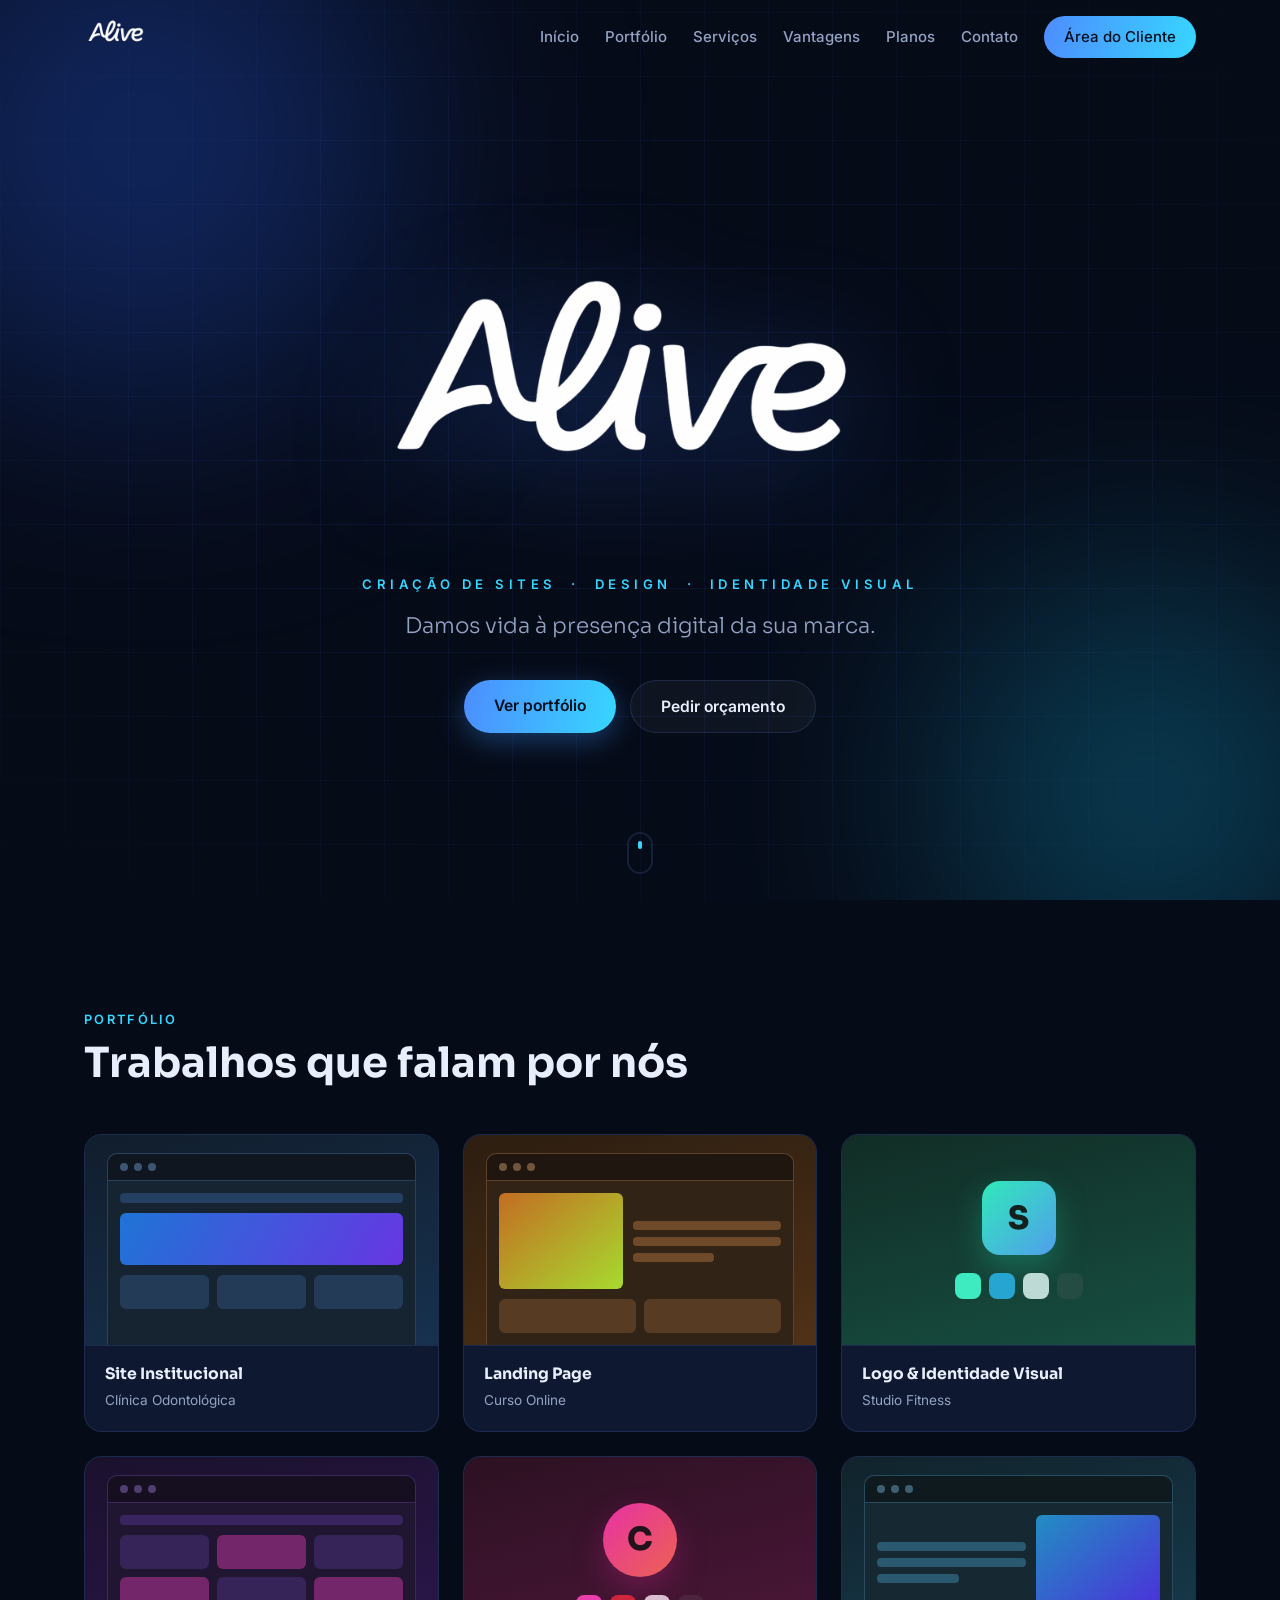
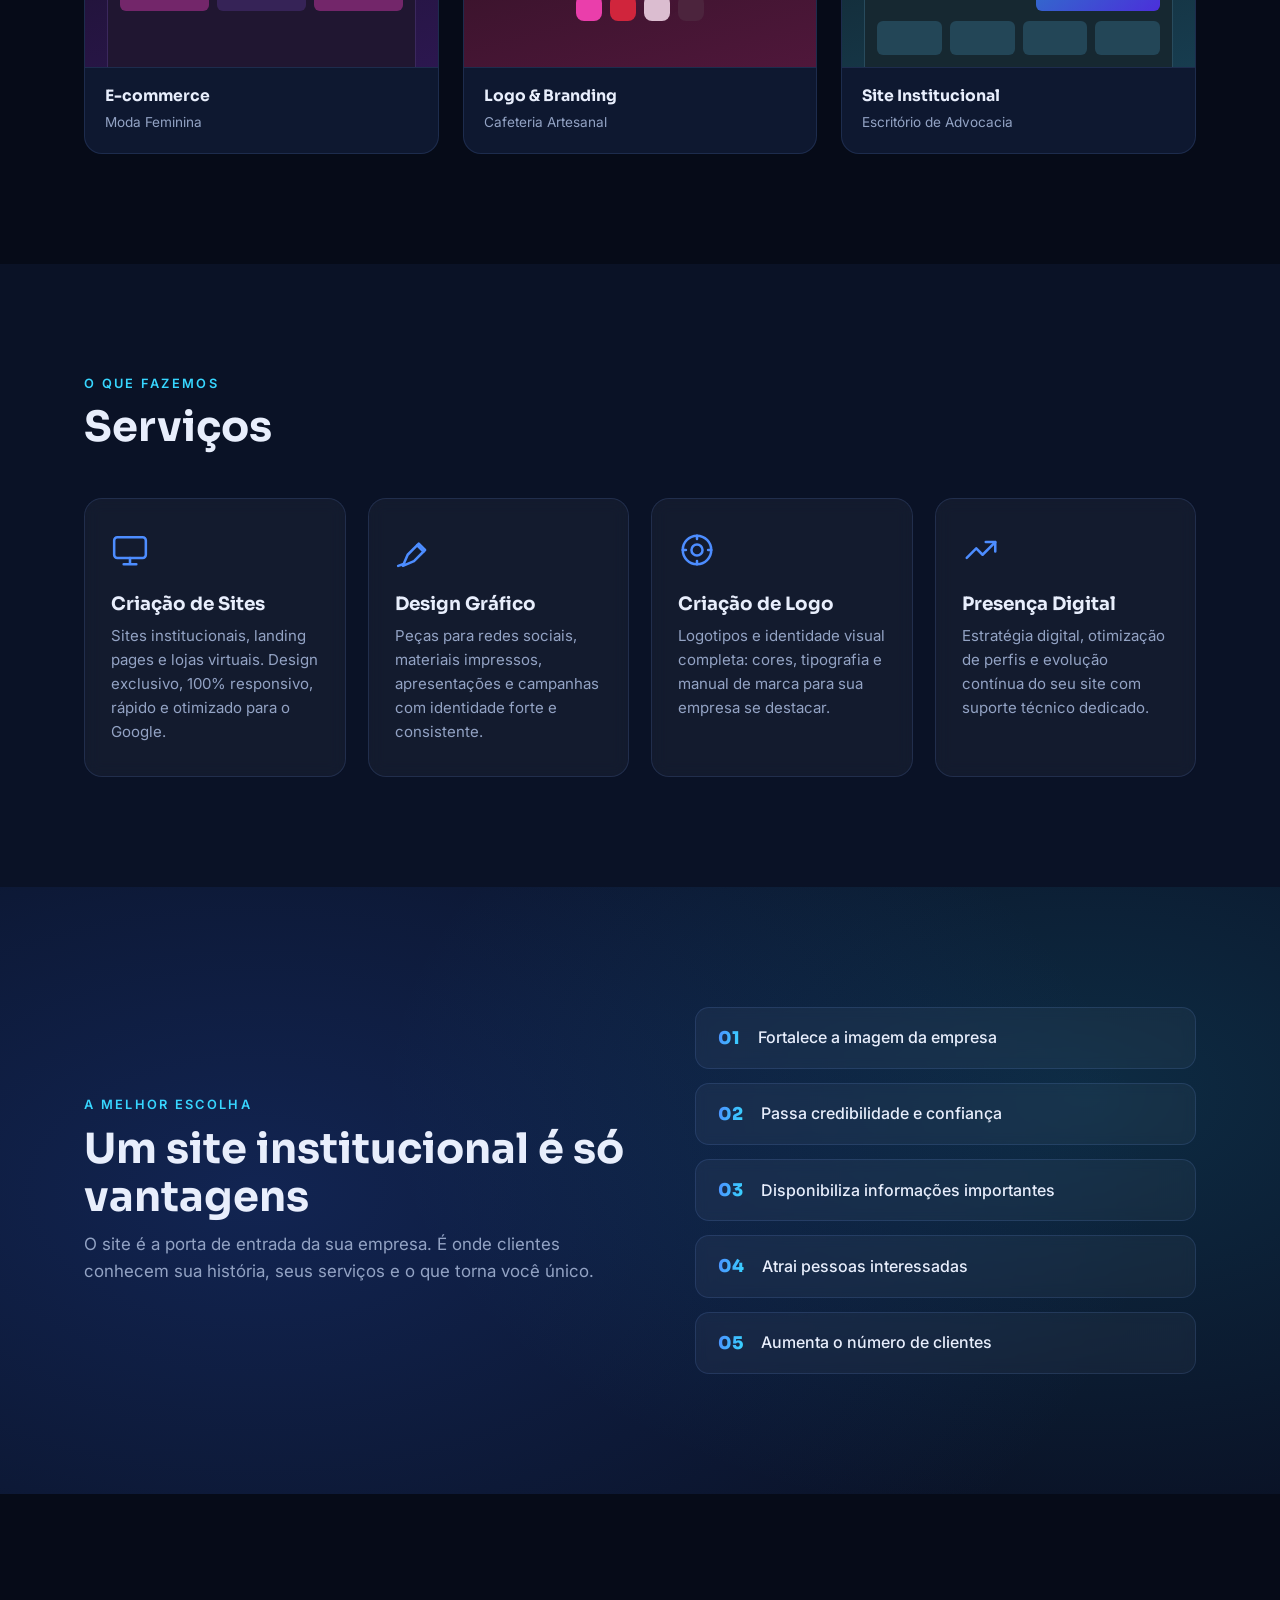
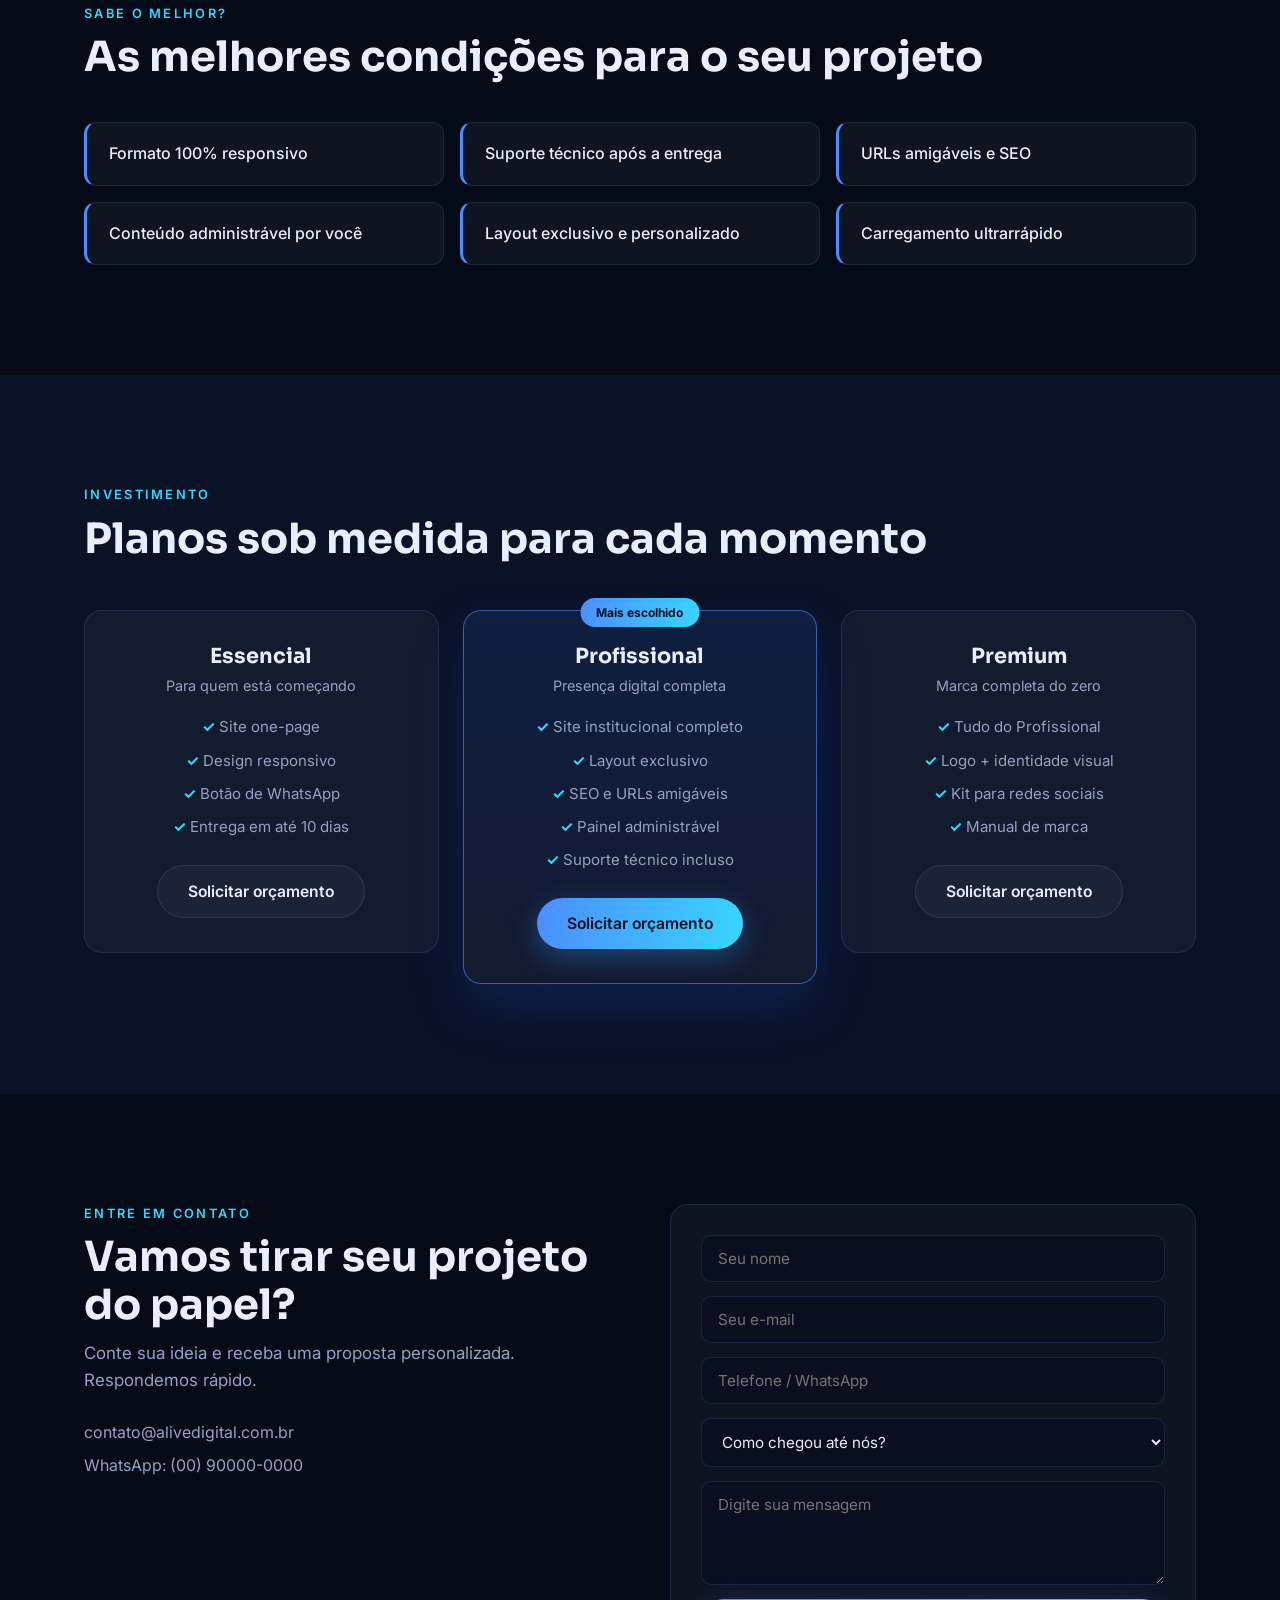
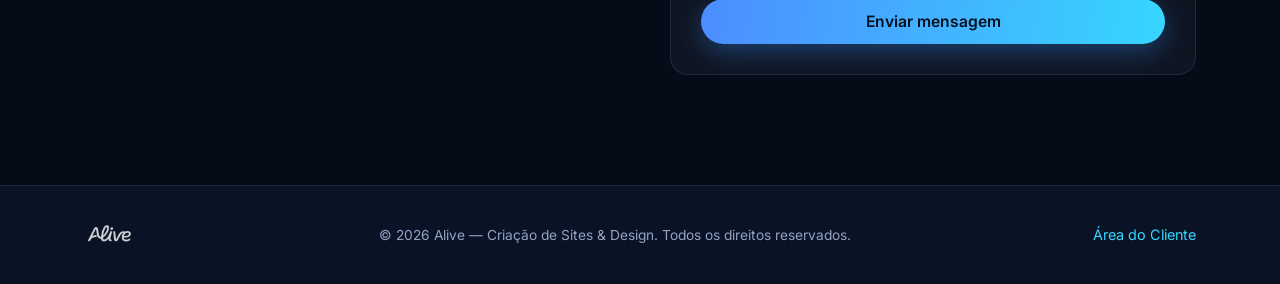
==== index.html @ bc4f5760 "Adiciona efeito de fluido reativo ao mouse no hero Substitui as particulas estaticas por uma simulac" ====
<!DOCTYPE html>
<html lang="pt-BR">
<head>
<meta charset="UTF-8">
<meta name="viewport" content="width=device-width, initial-scale=1.0">
<title>Alive — Criação de Sites, Design & Identidade Visual</title>
<meta name="description" content="Alive: agência especializada em criação de sites, design gráfico e identidade visual. Sites modernos, responsivos e sob medida para o seu negócio.">
<link rel="icon" type="image/png" href="assets/alive-logo.png">
<link rel="preconnect" href="https://fonts.googleapis.com">
<link rel="preconnect" href="https://fonts.gstatic.com" crossorigin>
<link href="https://fonts.googleapis.com/css2?family=Sora:wght@300;400;600;700;800&family=Inter:wght@300;400;500;600&display=swap" rel="stylesheet">
<link rel="stylesheet" href="css/style.css?v=2">
</head>
<body>

<!-- ══════════ NAV ══════════ -->
<header class="nav" id="nav">
  <div class="nav-inner">
    <a href="#home" class="nav-logo"><img src="assets/alive-logo.png" alt="Alive"></a>
    <nav class="nav-links" id="navLinks">
      <a href="#home">Início</a>
      <a href="#portfolio">Portfólio</a>
      <a href="#servicos">Serviços</a>
      <a href="#vantagens">Vantagens</a>
      <a href="#planos">Planos</a>
      <a href="#contato">Contato</a>
      <a href="login.html" class="btn-login">Área do Cliente</a>
    </nav>
    <button class="nav-toggle" id="navToggle" aria-label="Menu">
      <span></span><span></span><span></span>
    </button>
  </div>
</header>

<!-- ══════════ HERO — logo grande centralizada ══════════ -->
<section class="hero" id="home">
  <canvas id="particles"></canvas>
  <div class="hero-glow glow-1 plx" data-speed="0.15"></div>
  <div class="hero-glow glow-2 plx" data-speed="0.25"></div>
  <div class="hero-grid plx" data-speed="0.08"></div>
  <div class="hero-content">
    <img src="assets/alive-logo.png" alt="Alive" class="hero-logo reveal">
    <p class="hero-tag reveal">criação de sites &nbsp;·&nbsp; design &nbsp;·&nbsp; identidade visual</p>
    <p class="hero-sub reveal">Damos vida à presença digital da sua marca.</p>
    <div class="hero-cta reveal">
      <a href="#portfolio" class="btn btn-primary">Ver portfólio</a>
      <a href="#contato" class="btn btn-ghost">Pedir orçamento</a>
    </div>
  </div>
  <div class="scroll-hint"><span></span></div>
</section>

<!-- ══════════ PORTFÓLIO (primeira seção) ══════════ -->
<section class="section" id="portfolio">
  <div class="container">
    <p class="section-tag reveal">Portfólio</p>
    <h2 class="reveal">Trabalhos que falam por nós</h2>
    <div class="portfolio">

      <figure class="work reveal" style="--h:212">
        <div class="mock">
          <div class="mock-bar"><i></i><i></i><i></i></div>
          <div class="mock-body">
            <div class="mk-nav"></div>
            <div class="mk-hero"></div>
            <div class="mk-row"><b></b><b></b><b></b></div>
          </div>
        </div>
        <figcaption><strong>Site Institucional</strong><span>Clínica Odontológica</span></figcaption>
      </figure>

      <figure class="work reveal" style="--h:28">
        <div class="mock">
          <div class="mock-bar"><i></i><i></i><i></i></div>
          <div class="mock-body">
            <div class="mk-split"><div class="mk-img"></div><div class="mk-txt"><b></b><b></b><b class="s"></b></div></div>
            <div class="mk-row"><b></b><b></b></div>
          </div>
        </div>
        <figcaption><strong>Landing Page</strong><span>Curso Online</span></figcaption>
      </figure>

      <figure class="work reveal" style="--h:165">
        <div class="mock mock-brand">
          <div class="mk-logo">S</div>
          <div class="mk-pal"><i></i><i></i><i></i><i></i></div>
        </div>
        <figcaption><strong>Logo & Identidade Visual</strong><span>Studio Fitness</span></figcaption>
      </figure>

      <figure class="work reveal" style="--h:262">
        <div class="mock">
          <div class="mock-bar"><i></i><i></i><i></i></div>
          <div class="mock-body">
            <div class="mk-nav"></div>
            <div class="mk-grid"><b></b><b></b><b></b><b></b><b></b><b></b></div>
          </div>
        </div>
        <figcaption><strong>E-commerce</strong><span>Moda Feminina</span></figcaption>
      </figure>

      <figure class="work reveal" style="--h:322">
        <div class="mock mock-brand">
          <div class="mk-logo r">C</div>
          <div class="mk-pal"><i></i><i></i><i></i><i></i></div>
        </div>
        <figcaption><strong>Logo & Branding</strong><span>Cafeteria Artesanal</span></figcaption>
      </figure>

      <figure class="work reveal" style="--h:200">
        <div class="mock">
          <div class="mock-bar"><i></i><i></i><i></i></div>
          <div class="mock-body">
            <div class="mk-split"><div class="mk-txt"><b></b><b></b><b class="s"></b></div><div class="mk-img"></div></div>
            <div class="mk-row"><b></b><b></b><b></b><b></b></div>
          </div>
        </div>
        <figcaption><strong>Site Institucional</strong><span>Escritório de Advocacia</span></figcaption>
      </figure>

    </div>
  </div>
</section>

<!-- ══════════ SERVIÇOS ══════════ -->
<section class="section section-alt" id="servicos">
  <div class="container">
    <p class="section-tag reveal">O que fazemos</p>
    <h2 class="reveal">Serviços</h2>
    <div class="cards">
      <article class="card reveal">
        <svg class="card-ico" viewBox="0 0 24 24" fill="none" stroke="currentColor" stroke-width="1.6" stroke-linecap="round" stroke-linejoin="round"><rect x="2" y="4" width="20" height="13" rx="2"/><path d="M8 21h8M12 17v4"/></svg>
        <h3>Criação de Sites</h3>
        <p>Sites institucionais, landing pages e lojas virtuais. Design exclusivo, 100% responsivo, rápido e otimizado para o Google.</p>
      </article>
      <article class="card reveal">
        <svg class="card-ico" viewBox="0 0 24 24" fill="none" stroke="currentColor" stroke-width="1.6" stroke-linecap="round" stroke-linejoin="round"><path d="M12 19l7-7-4-4-7 7-3 7z"/><path d="M18 13l-4-4"/><path d="M2 22l3-1"/></svg>
        <h3>Design Gráfico</h3>
        <p>Peças para redes sociais, materiais impressos, apresentações e campanhas com identidade forte e consistente.</p>
      </article>
      <article class="card reveal">
        <svg class="card-ico" viewBox="0 0 24 24" fill="none" stroke="currentColor" stroke-width="1.6" stroke-linecap="round" stroke-linejoin="round"><circle cx="12" cy="12" r="9"/><circle cx="12" cy="12" r="3.5"/><path d="M12 3v2M12 19v2M3 12h2M19 12h2"/></svg>
        <h3>Criação de Logo</h3>
        <p>Logotipos e identidade visual completa: cores, tipografia e manual de marca para sua empresa se destacar.</p>
      </article>
      <article class="card reveal">
        <svg class="card-ico" viewBox="0 0 24 24" fill="none" stroke="currentColor" stroke-width="1.6" stroke-linecap="round" stroke-linejoin="round"><path d="M3 17l6-6 4 4 8-8"/><path d="M15 7h6v6"/></svg>
        <h3>Presença Digital</h3>
        <p>Estratégia digital, otimização de perfis e evolução contínua do seu site com suporte técnico dedicado.</p>
      </article>
    </div>
  </div>
</section>

<!-- ══════════ VANTAGENS (parallax band) ══════════ -->
<section class="band" id="vantagens">
  <div class="band-bg plx" data-speed="0.2"></div>
  <div class="container band-inner">
    <div class="band-text reveal">
      <p class="section-tag">A melhor escolha</p>
      <h2>Um site institucional é só vantagens</h2>
      <p class="lead">O site é a porta de entrada da sua empresa. É onde clientes conhecem sua história, seus serviços e o que torna você único.</p>
    </div>
    <ol class="adv-list">
      <li class="reveal"><span>01</span>Fortalece a imagem da empresa</li>
      <li class="reveal"><span>02</span>Passa credibilidade e confiança</li>
      <li class="reveal"><span>03</span>Disponibiliza informações importantes</li>
      <li class="reveal"><span>04</span>Atrai pessoas interessadas</li>
      <li class="reveal"><span>05</span>Aumenta o número de clientes</li>
    </ol>
  </div>
</section>

<!-- ══════════ DIFERENCIAIS ══════════ -->
<section class="section" id="diferenciais">
  <div class="container">
    <p class="section-tag reveal">Sabe o melhor?</p>
    <h2 class="reveal">As melhores condições para o seu projeto</h2>
    <div class="feats">
      <div class="feat reveal">Formato 100% responsivo</div>
      <div class="feat reveal">Suporte técnico após a entrega</div>
      <div class="feat reveal">URLs amigáveis e SEO</div>
      <div class="feat reveal">Conteúdo administrável por você</div>
      <div class="feat reveal">Layout exclusivo e personalizado</div>
      <div class="feat reveal">Carregamento ultrarrápido</div>
    </div>
  </div>
</section>

<!-- ══════════ PLANOS ══════════ -->
<section class="section section-alt" id="planos">
  <div class="container">
    <p class="section-tag reveal">Investimento</p>
    <h2 class="reveal">Planos sob medida para cada momento</h2>
    <div class="plans">
      <div class="plan reveal">
        <h3>Essencial</h3>
        <p class="plan-desc">Para quem está começando</p>
        <ul>
          <li>Site one-page</li>
          <li>Design responsivo</li>
          <li>Botão de WhatsApp</li>
          <li>Entrega em até 10 dias</li>
        </ul>
        <a href="#contato" class="btn btn-ghost">Solicitar orçamento</a>
      </div>
      <div class="plan plan-featured reveal">
        <div class="plan-flag">Mais escolhido</div>
        <h3>Profissional</h3>
        <p class="plan-desc">Presença digital completa</p>
        <ul>
          <li>Site institucional completo</li>
          <li>Layout exclusivo</li>
          <li>SEO e URLs amigáveis</li>
          <li>Painel administrável</li>
          <li>Suporte técnico incluso</li>
        </ul>
        <a href="#contato" class="btn btn-primary">Solicitar orçamento</a>
      </div>
      <div class="plan reveal">
        <h3>Premium</h3>
        <p class="plan-desc">Marca completa do zero</p>
        <ul>
          <li>Tudo do Profissional</li>
          <li>Logo + identidade visual</li>
          <li>Kit para redes sociais</li>
          <li>Manual de marca</li>
        </ul>
        <a href="#contato" class="btn btn-ghost">Solicitar orçamento</a>
      </div>
    </div>
  </div>
</section>

<!-- ══════════ CONTATO ══════════ -->
<section class="section" id="contato">
  <div class="container contact-grid">
    <div class="reveal">
      <p class="section-tag">Entre em contato</p>
      <h2>Vamos tirar seu projeto do papel?</h2>
      <p class="lead">Conte sua ideia e receba uma proposta personalizada. Respondemos rápido.</p>
      <div class="contact-info">
        <p>contato@alivedigital.com.br</p>
        <p>WhatsApp: (00) 90000-0000</p>
      </div>
    </div>
    <form class="contact-form reveal" id="contactForm">
      <input type="text" name="nome" placeholder="Seu nome" required>
      <input type="email" name="email" placeholder="Seu e-mail" required>
      <input type="tel" name="telefone" placeholder="Telefone / WhatsApp">
      <select name="origem" required>
        <option value="" disabled selected>Como chegou até nós?</option>
        <option>Google</option>
        <option>Instagram</option>
        <option>Indicação</option>
        <option>Outro</option>
      </select>
      <textarea name="mensagem" rows="4" placeholder="Digite sua mensagem" required></textarea>
      <button type="submit" class="btn btn-primary">Enviar mensagem</button>
      <p class="form-ok" id="formOk" hidden>Mensagem registrada! Em breve entraremos em contato.</p>
    </form>
  </div>
</section>

<!-- ══════════ FOOTER ══════════ -->
<footer class="footer">
  <div class="container footer-inner">
    <img src="assets/alive-logo.png" alt="Alive" class="footer-logo">
    <p>© 2026 Alive — Criação de Sites & Design. Todos os direitos reservados.</p>
    <a href="login.html">Área do Cliente</a>
  </div>
</footer>

<script src="js/fluid.js?v=1"></script>
<script src="js/main.js?v=2"></script>
</body>
</html>
---- css/style.css ----
/* ═══════════ ALIVE — Design System ═══════════ */
:root{
  --bg:#060b18;
  --bg-2:#0a1226;
  --bg-3:#0e1830;
  --surface:rgba(255,255,255,.04);
  --border:rgba(120,160,255,.14);
  --text:#e8eefc;
  --muted:#93a3c4;
  --blue:#2d5fd0;
  --blue-2:#4d8dff;
  --cyan:#37d6ff;
  --grad:linear-gradient(100deg,#4d8dff,#37d6ff);
  --radius:18px;
  --font-display:'Sora',sans-serif;
  --font-body:'Inter',sans-serif;
}
*{margin:0;padding:0;box-sizing:border-box}
html{scroll-behavior:smooth}
body{background:var(--bg);color:var(--text);font-family:var(--font-body);line-height:1.6;overflow-x:hidden}
img{max-width:100%}
h1,h2,h3{font-family:var(--font-display);line-height:1.15}
h1{font-size:clamp(2.4rem,6vw,4.2rem);font-weight:800}
h2{font-size:clamp(1.7rem,4vw,2.6rem);font-weight:700;margin-bottom:.6rem}
.grad{background:var(--grad);-webkit-background-clip:text;background-clip:text;color:transparent}
.container{max-width:1160px;margin:0 auto;padding:0 24px}
.lead{color:var(--muted);font-size:1.06rem;max-width:56ch}

/* ─── Nav ─── */
.nav{position:fixed;inset:0 0 auto;z-index:100;transition:background .3s,box-shadow .3s}
.nav.scrolled{background:rgba(6,11,24,.82);backdrop-filter:blur(14px);box-shadow:0 1px 0 var(--border)}
.nav-inner{max-width:1160px;margin:0 auto;padding:14px 24px;display:flex;align-items:center;justify-content:space-between}
.nav-logo img{height:38px;filter:brightness(0) invert(1)}
.nav-links{display:flex;gap:26px;align-items:center}
.nav-links a{color:var(--muted);text-decoration:none;font-size:.94rem;font-weight:500;transition:color .2s}
.nav-links a:hover{color:var(--text)}
.btn-login{background:var(--grad);color:#04101f!important;padding:9px 20px;border-radius:99px;font-weight:600}
.nav-toggle{display:none;background:none;border:0;cursor:pointer;flex-direction:column;gap:5px}
.nav-toggle span{width:26px;height:2px;background:var(--text);display:block}

/* ─── Hero ─── */
.hero{position:relative;min-height:100vh;display:flex;align-items:center;justify-content:center;text-align:center;overflow:hidden}
#particles{position:absolute;top:0;right:0;bottom:0;left:0;width:100%;height:100%;z-index:1;mix-blend-mode:screen;pointer-events:none}
.hero-glow{position:absolute;border-radius:50%;filter:blur(120px);opacity:.5;z-index:0}
.glow-1{width:520px;height:520px;background:#1c3f9e;top:-120px;left:-120px}
.glow-2{width:420px;height:420px;background:#0e6f8f;bottom:-100px;right:-80px}
.hero-grid{position:absolute;inset:-20%;z-index:0;background-image:linear-gradient(rgba(80,130,255,.07) 1px,transparent 1px),linear-gradient(90deg,rgba(80,130,255,.07) 1px,transparent 1px);background-size:64px 64px;mask-image:radial-gradient(ellipse at center,black 30%,transparent 75%)}
.hero-content{position:relative;z-index:2;padding:120px 24px 60px;max-width:920px;display:flex;flex-direction:column;align-items:center}
.hero-logo{width:min(560px,82vw);filter:brightness(0) invert(1) drop-shadow(0 20px 60px rgba(45,95,208,.45))}
.hero-tag{color:var(--cyan);text-transform:uppercase;letter-spacing:.34em;font-size:.82rem;font-weight:600;margin-top:34px}
.hero-sub{color:var(--muted);font-size:clamp(1.05rem,2.4vw,1.35rem);margin:14px 0 36px;font-family:var(--font-display);font-weight:300}
.hero-cta{display:flex;gap:14px;justify-content:center;flex-wrap:wrap}
.scroll-hint{position:absolute;bottom:26px;left:50%;transform:translateX(-50%);width:26px;height:42px;border:2px solid var(--border);border-radius:14px;z-index:2}
.scroll-hint span{position:absolute;top:7px;left:50%;width:4px;height:8px;margin-left:-2px;background:var(--cyan);border-radius:2px;animation:scrollhint 1.6s infinite}
@keyframes scrollhint{0%{transform:translateY(0);opacity:1}70%{transform:translateY(14px);opacity:0}100%{opacity:0}}

/* ─── Buttons ─── */
.btn{display:inline-block;padding:13px 30px;border-radius:99px;font-weight:600;text-decoration:none;font-size:.98rem;border:0;cursor:pointer;font-family:var(--font-body);transition:transform .2s,box-shadow .2s}
.btn-primary{background:var(--grad);color:#04101f;box-shadow:0 8px 28px rgba(55,148,255,.35)}
.btn-primary:hover{transform:translateY(-2px);box-shadow:0 12px 34px rgba(55,148,255,.5)}
.btn-ghost{border:1px solid var(--border);color:var(--text);background:var(--surface)}
.btn-ghost:hover{border-color:var(--blue-2);transform:translateY(-2px)}

/* ─── Sections ─── */
.section{padding:110px 0}
.section-alt{background:var(--bg-2)}
.section-tag{color:var(--cyan);text-transform:uppercase;letter-spacing:.18em;font-size:.8rem;font-weight:600;margin-bottom:10px}

/* ─── Cards ─── */
.cards{display:grid;grid-template-columns:repeat(auto-fit,minmax(240px,1fr));gap:22px;margin-top:46px}
.card{background:var(--surface);border:1px solid var(--border);border-radius:var(--radius);padding:32px 26px;backdrop-filter:blur(8px);transition:transform .3s,border-color .3s,box-shadow .3s}
.card:hover{transform:translateY(-8px);border-color:rgba(77,141,255,.5);box-shadow:0 20px 44px rgba(20,60,160,.25)}
.card-ico{width:38px;height:38px;color:var(--blue-2);margin-bottom:16px}
.card h3{font-size:1.15rem;margin-bottom:10px}
.card p{color:var(--muted);font-size:.94rem}

/* ─── Band (parallax) ─── */
.band{position:relative;padding:120px 0;overflow:hidden}
.band-bg{position:absolute;inset:-30% 0;background:radial-gradient(ellipse 70% 55% at 20% 50%,rgba(38,84,196,.28),transparent),radial-gradient(ellipse 55% 45% at 85% 40%,rgba(28,160,200,.18),transparent),var(--bg-2)}
.band-inner{position:relative;display:grid;grid-template-columns:1.1fr 1fr;gap:60px;align-items:center}
.adv-list{list-style:none;display:flex;flex-direction:column;gap:14px}
.adv-list li{display:flex;align-items:center;gap:18px;background:var(--surface);border:1px solid var(--border);border-radius:14px;padding:16px 22px;font-weight:500;backdrop-filter:blur(6px)}
.adv-list li span{font-family:var(--font-display);font-weight:800;background:var(--grad);-webkit-background-clip:text;background-clip:text;color:transparent;font-size:1.1rem}

/* ─── Feats ─── */
.feats{display:grid;grid-template-columns:repeat(auto-fit,minmax(280px,1fr));gap:16px;margin-top:40px}
.feat{border:1px solid var(--border);border-left:3px solid var(--blue-2);background:var(--surface);border-radius:12px;padding:18px 22px;font-weight:500}

/* ─── Portfólio ─── */
.portfolio{display:grid;grid-template-columns:repeat(auto-fit,minmax(300px,1fr));gap:24px;margin-top:46px}
.work{position:relative;border-radius:var(--radius);overflow:hidden;border:1px solid var(--border);background:var(--bg-3);cursor:pointer;transition:transform .3s,border-color .3s,box-shadow .3s}
.work:hover{transform:translateY(-6px);border-color:hsl(var(--h,220) 70% 55% / .55);box-shadow:0 22px 48px rgba(6,14,34,.6)}
.work figcaption{padding:16px 20px 18px;border-top:1px solid var(--border)}
.work strong{display:block;font-family:var(--font-display);font-size:.98rem}
.work span{color:var(--muted);font-size:.85rem}

/* mini-mockup de navegador */
.mock{height:210px;background:linear-gradient(165deg,hsl(var(--h,220) 45% 12%),hsl(var(--h,220) 55% 20%));padding:18px 22px 0;display:flex;flex-direction:column}
.mock-bar{display:flex;gap:6px;padding:9px 12px;background:hsl(var(--h,220) 35% 9%);border-radius:10px 10px 0 0;border:1px solid hsl(var(--h,220) 40% 26%);border-bottom:0}
.mock-bar i{width:8px;height:8px;border-radius:50%;background:hsl(var(--h,220) 30% 34%)}
.mock-body{flex:1;background:hsl(var(--h,220) 38% 14%);border:1px solid hsl(var(--h,220) 40% 26%);border-bottom:0;padding:12px;display:flex;flex-direction:column;gap:10px;overflow:hidden}
.mk-nav{height:10px;border-radius:4px;background:hsl(var(--h,220) 45% 26%);width:100%}
.mk-hero{height:52px;border-radius:6px;background:linear-gradient(120deg,hsl(var(--h,220) 75% 48%),hsl(calc(var(--h,220) + 45) 75% 55%))}
.mk-row{display:flex;gap:8px}
.mk-row b{flex:1;height:34px;border-radius:6px;background:hsl(var(--h,220) 42% 24%)}
.mk-grid{display:grid;grid-template-columns:repeat(3,1fr);gap:8px}
.mk-grid b{height:34px;border-radius:6px;background:hsl(var(--h,220) 42% 24%)}
.mk-grid b:nth-child(2n){background:hsl(calc(var(--h,220) + 45) 50% 30%)}
.mk-split{display:flex;gap:10px;flex:1}
.mk-img{flex:1;border-radius:6px;background:linear-gradient(140deg,hsl(var(--h,220) 70% 45%),hsl(calc(var(--h,220) + 50) 70% 52%))}
.mk-txt{flex:1.2;display:flex;flex-direction:column;gap:7px;justify-content:center}
.mk-txt b{height:9px;border-radius:4px;background:hsl(var(--h,220) 45% 30%)}
.mk-txt b.s{width:55%}

/* mini-mockup de branding */
.mock-brand{align-items:center;justify-content:center;gap:18px;padding:18px 22px}
.mk-logo{width:74px;height:74px;border-radius:18px;display:flex;align-items:center;justify-content:center;font-family:var(--font-display);font-weight:800;font-size:2rem;color:hsl(var(--h,220) 30% 10%);background:linear-gradient(135deg,hsl(var(--h,220) 80% 55%),hsl(calc(var(--h,220) + 45) 80% 62%));box-shadow:0 12px 30px hsl(var(--h,220) 70% 40% / .4)}
.mk-logo.r{border-radius:50%}
.mk-pal{display:flex;gap:8px}
.mk-pal i{width:26px;height:26px;border-radius:8px}
.mk-pal i:nth-child(1){background:hsl(var(--h,220) 80% 58%)}
.mk-pal i:nth-child(2){background:hsl(calc(var(--h,220) + 30) 70% 48%)}
.mk-pal i:nth-child(3){background:hsl(var(--h,220) 30% 80%)}
.mk-pal i:nth-child(4){background:hsl(var(--h,220) 35% 22%)}

/* ─── Planos ─── */
.plans{display:grid;grid-template-columns:repeat(auto-fit,minmax(260px,1fr));gap:24px;margin-top:46px;align-items:start}
.plan{position:relative;background:var(--surface);border:1px solid var(--border);border-radius:var(--radius);padding:34px 28px;text-align:center}
.plan-featured{border-color:rgba(77,141,255,.6);background:linear-gradient(180deg,rgba(45,95,208,.16),var(--surface));box-shadow:0 24px 50px rgba(20,60,160,.3);transform:scale(1.04)}
.plan-flag{position:absolute;top:-13px;left:50%;transform:translateX(-50%);background:var(--grad);color:#04101f;font-size:.75rem;font-weight:700;padding:5px 16px;border-radius:99px;white-space:nowrap}
.plan h3{font-size:1.3rem}
.plan-desc{color:var(--muted);font-size:.9rem;margin:6px 0 18px}
.plan ul{list-style:none;margin-bottom:26px;display:flex;flex-direction:column;gap:9px;color:var(--muted);font-size:.94rem}
.plan ul li::before{content:"✓ ";color:var(--cyan);font-weight:700}

/* ─── Contato ─── */
.contact-grid{display:grid;grid-template-columns:1fr 1fr;gap:60px;align-items:start}
.contact-info{margin-top:26px;color:var(--muted);display:flex;flex-direction:column;gap:8px}
.contact-form{display:flex;flex-direction:column;gap:14px;background:var(--surface);border:1px solid var(--border);border-radius:var(--radius);padding:30px}
.contact-form input,.contact-form select,.contact-form textarea{background:rgba(8,14,30,.7);border:1px solid var(--border);border-radius:10px;padding:13px 16px;color:var(--text);font-family:var(--font-body);font-size:.95rem;outline:none;transition:border-color .2s}
.contact-form input:focus,.contact-form select:focus,.contact-form textarea:focus{border-color:var(--blue-2)}
.form-ok{color:#5ce8a4;font-size:.92rem}

/* ─── Footer ─── */
.footer{border-top:1px solid var(--border);padding:34px 0;background:var(--bg-2)}
.footer-inner{display:flex;align-items:center;justify-content:space-between;gap:18px;flex-wrap:wrap}
.footer-logo{height:30px;filter:brightness(0) invert(1);opacity:.8}
.footer p{color:var(--muted);font-size:.86rem}
.footer a{color:var(--cyan);text-decoration:none;font-size:.9rem}

/* ─── Reveal ─── */
.reveal{opacity:0;transform:translateY(28px);transition:opacity .7s ease,transform .7s ease}
.reveal.on{opacity:1;transform:none}

/* ═══════════ LOGIN ═══════════ */
.login-page{min-height:100vh;display:flex;align-items:center;justify-content:center;position:relative;overflow:hidden;padding:24px}
.login-card{position:relative;z-index:2;width:100%;max-width:400px;background:rgba(10,18,38,.75);border:1px solid var(--border);border-radius:22px;padding:44px 36px;backdrop-filter:blur(16px);box-shadow:0 30px 80px rgba(0,0,0,.5)}
.login-card .logo{display:block;margin:0 auto 8px;height:52px;filter:brightness(0) invert(1)}
.login-card h1{font-size:1.4rem;text-align:center;margin-bottom:4px}
.login-card .sub{text-align:center;color:var(--muted);font-size:.9rem;margin-bottom:28px}
.login-card form{display:flex;flex-direction:column;gap:14px}
.login-card input{background:rgba(8,14,30,.8);border:1px solid var(--border);border-radius:12px;padding:14px 16px;color:var(--text);font-size:.98rem;outline:none;transition:border-color .2s}
.login-card input:focus{border-color:var(--blue-2)}
.login-err{color:#ff7b8a;font-size:.88rem;text-align:center}
.login-back{display:block;text-align:center;margin-top:20px;color:var(--muted);font-size:.88rem;text-decoration:none}
.login-back:hover{color:var(--text)}

/* ═══════════ DASHBOARD ═══════════ */
.dash{min-height:100vh;background:var(--bg)}
.dash-top{position:sticky;top:0;z-index:50;background:rgba(6,11,24,.9);backdrop-filter:blur(12px);border-bottom:1px solid var(--border);padding:14px 26px;display:flex;align-items:center;justify-content:space-between}
.dash-top img{height:30px;filter:brightness(0) invert(1)}
.dash-user{display:flex;align-items:center;gap:16px;color:var(--muted);font-size:.9rem}
.btn-sm{padding:8px 18px;font-size:.86rem}
.dash-main{max-width:1160px;margin:0 auto;padding:36px 24px 80px}
.dash-main h1{font-size:1.6rem;margin-bottom:4px}
.dash-sub{color:var(--muted);margin-bottom:30px}
.kpis{display:grid;grid-template-columns:repeat(auto-fit,minmax(200px,1fr));gap:18px;margin-bottom:34px}
.kpi{background:var(--surface);border:1px solid var(--border);border-radius:16px;padding:22px}
.kpi strong{font-family:var(--font-display);font-size:1.7rem;display:block}
.kpi span{color:var(--muted);font-size:.85rem}
.kpi.k-green strong{color:#5ce8a4}.kpi.k-amber strong{color:#ffd166}.kpi.k-red strong{color:#ff7b8a}.kpi.k-blue strong{color:var(--blue-2)}
.dash-bar{display:flex;gap:14px;flex-wrap:wrap;align-items:center;margin-bottom:22px}
.dash-bar input,.dash-bar select{background:rgba(8,14,30,.8);border:1px solid var(--border);border-radius:10px;padding:11px 14px;color:var(--text);font-size:.92rem;outline:none}
.dash-bar input{flex:1;min-width:200px}
.table-wrap{overflow-x:auto;border:1px solid var(--border);border-radius:16px;background:var(--surface)}
table{width:100%;border-collapse:collapse;min-width:760px}
th,td{padding:14px 18px;text-align:left;font-size:.92rem}
th{color:var(--muted);font-weight:600;font-size:.8rem;text-transform:uppercase;letter-spacing:.06em;border-bottom:1px solid var(--border)}
tbody tr{border-bottom:1px solid rgba(120,160,255,.07)}
tbody tr:hover{background:rgba(77,141,255,.05)}
.tag{display:inline-block;padding:4px 12px;border-radius:99px;font-size:.78rem;font-weight:600}
.tag-pago{background:rgba(92,232,164,.14);color:#5ce8a4}
.tag-pendente{background:rgba(255,209,102,.14);color:#ffd166}
.tag-atrasado{background:rgba(255,123,138,.14);color:#ff7b8a}
.tag-andamento{background:rgba(77,141,255,.14);color:var(--blue-2)}
.tag-concluido{background:rgba(92,232,164,.14);color:#5ce8a4}
.tag-pausado{background:rgba(147,163,196,.16);color:var(--muted)}
.row-actions{display:flex;gap:8px}
.icon-btn{background:none;border:1px solid var(--border);border-radius:8px;color:var(--muted);cursor:pointer;padding:6px 10px;font-size:.85rem;transition:.2s}
.icon-btn:hover{color:var(--text);border-color:var(--blue-2)}
.empty{padding:50px;text-align:center;color:var(--muted)}

/* modal */
.modal{position:fixed;inset:0;z-index:200;display:flex;align-items:center;justify-content:center;background:rgba(3,6,14,.7);backdrop-filter:blur(6px);padding:20px}
.modal[hidden]{display:none}
.modal-card{width:100%;max-width:480px;background:var(--bg-2);border:1px solid var(--border);border-radius:20px;padding:32px;max-height:90vh;overflow-y:auto}
.modal-card h2{font-size:1.25rem;margin-bottom:20px}
.modal-card form{display:flex;flex-direction:column;gap:13px}
.modal-card label{font-size:.82rem;color:var(--muted);display:flex;flex-direction:column;gap:6px}
.modal-card input,.modal-card select,.modal-card textarea{background:rgba(8,14,30,.8);border:1px solid var(--border);border-radius:10px;padding:12px 14px;color:var(--text);font-size:.94rem;outline:none;font-family:var(--font-body)}
.modal-actions{display:flex;gap:12px;justify-content:flex-end;margin-top:10px}

/* ─── Responsive ─── */
@media (max-width:860px){
  .band-inner,.contact-grid{grid-template-columns:1fr}
  .nav-links{position:fixed;inset:0 0 auto;top:64px;flex-direction:column;background:rgba(6,11,24,.97);padding:26px;display:none;gap:18px}
  .nav-links.open{display:flex}
  .nav-toggle{display:flex}
  .plan-featured{transform:none}
  .section{padding:80px 0}
}
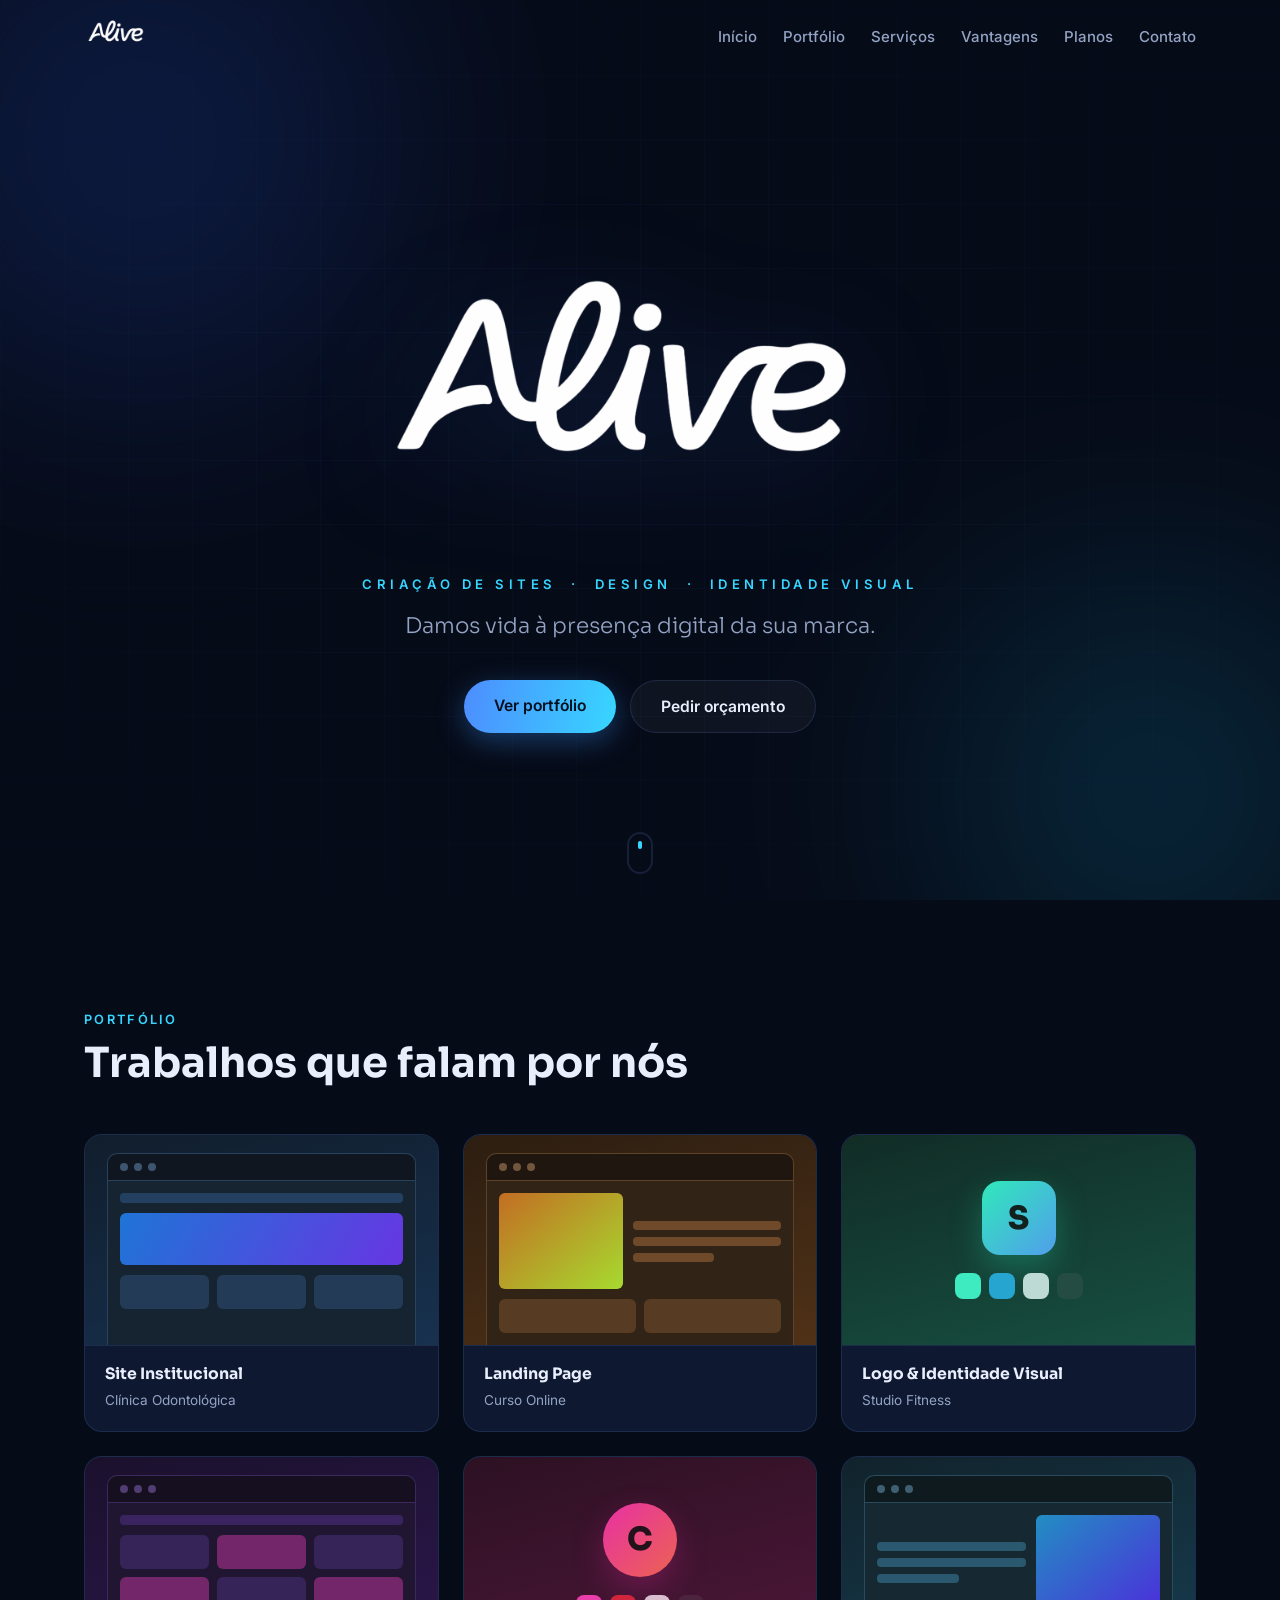
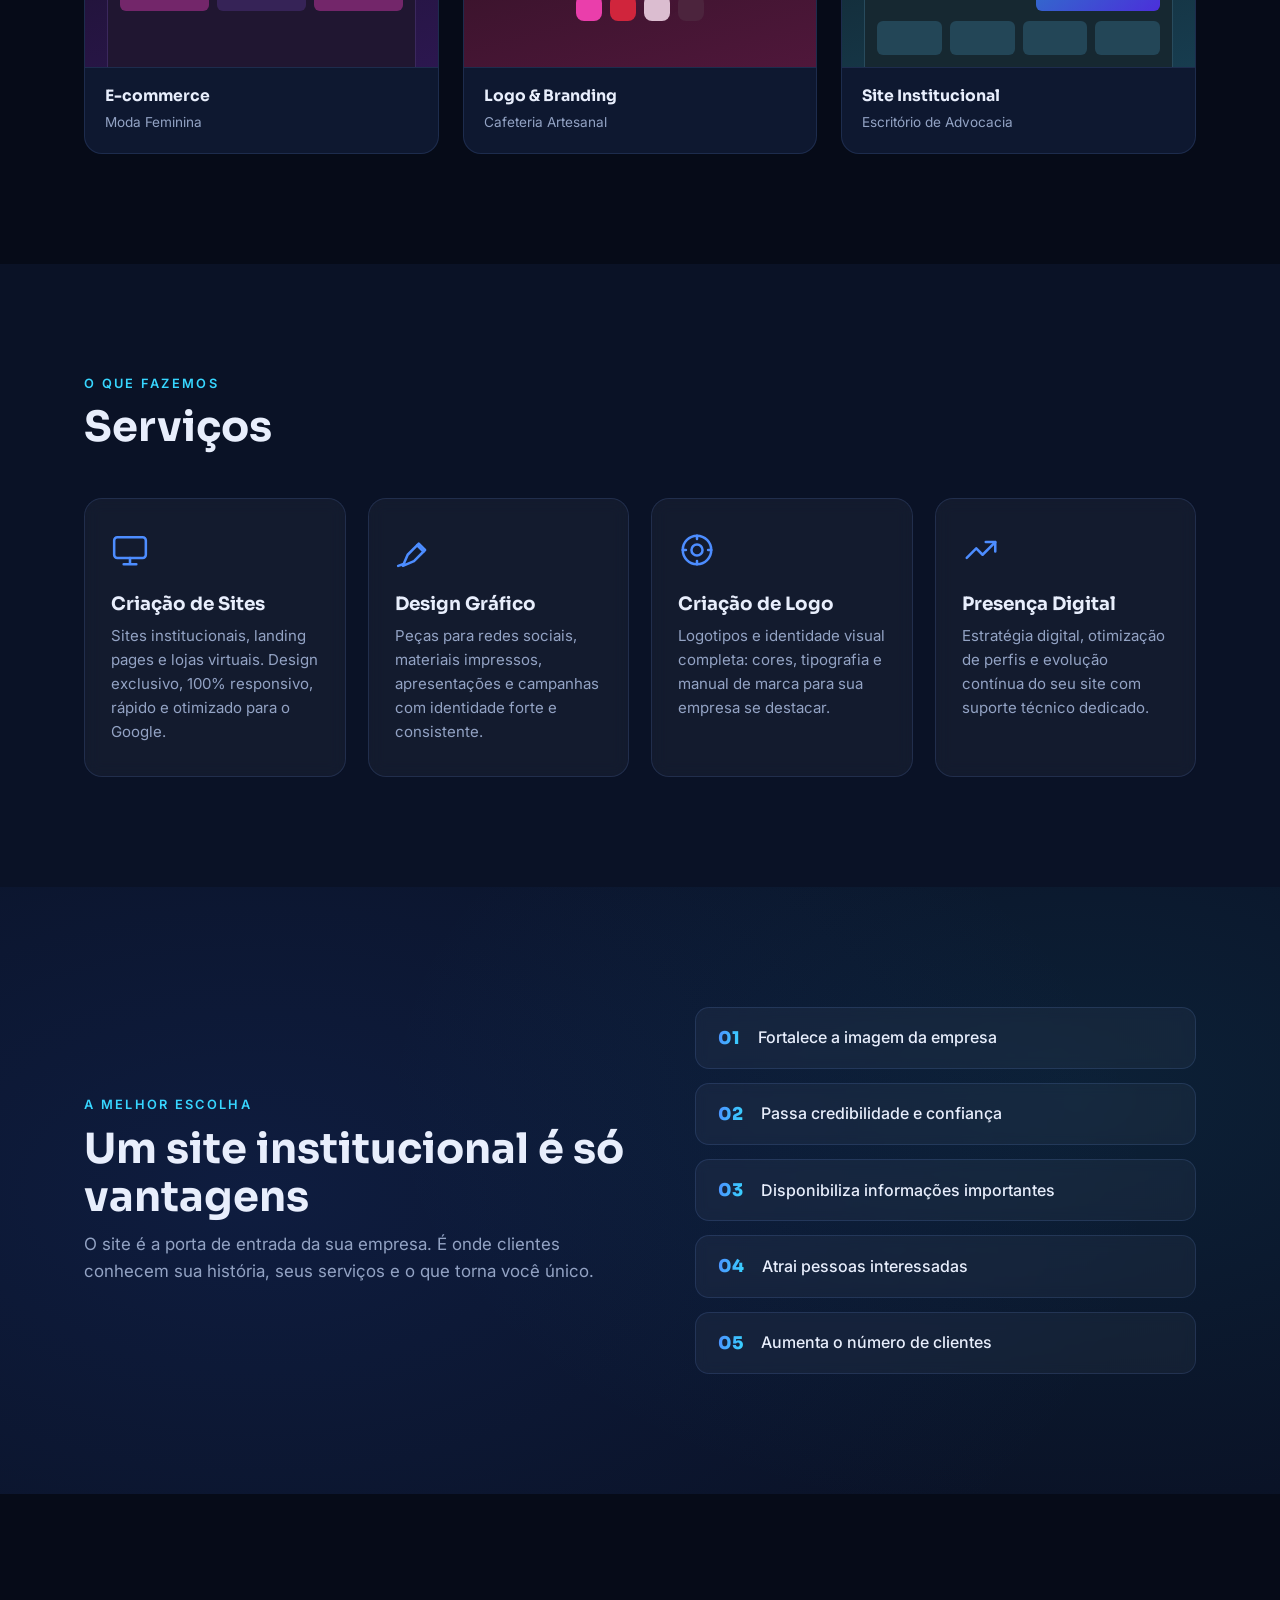
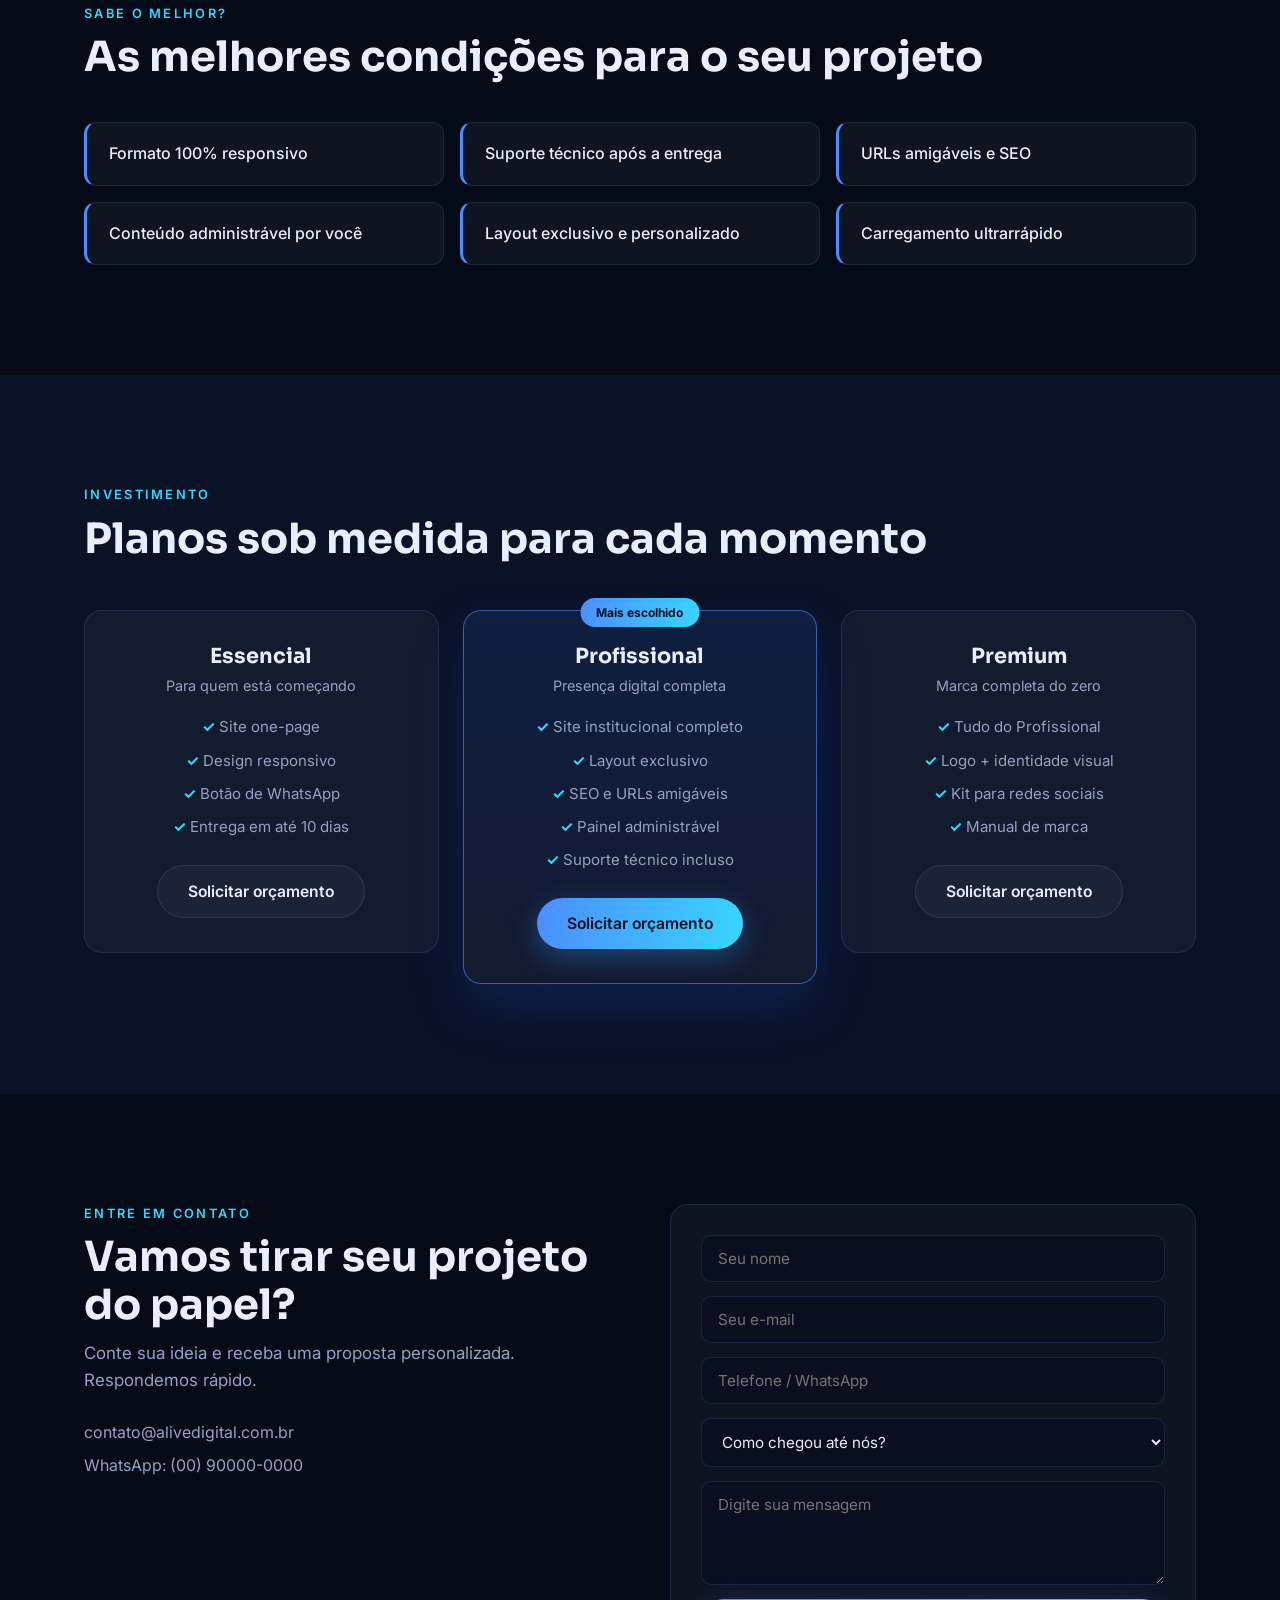
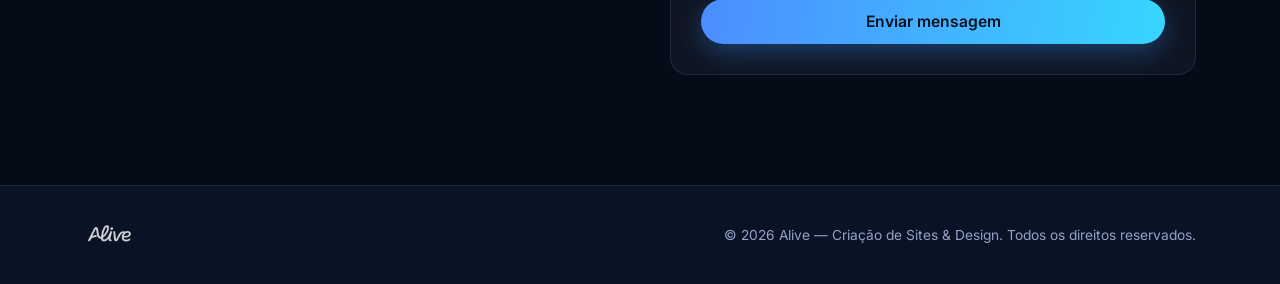
==== commit e5b489d7: "Acesso oculto via rodape, login Admin, gestao de clientes/sites e efeitos suaves Co-Authored-By: Cla" ====
--- a/index.html
+++ b/index.html
@@ -9,7 +9,7 @@
 <link rel="preconnect" href="https://fonts.googleapis.com">
 <link rel="preconnect" href="https://fonts.gstatic.com" crossorigin>
 <link href="https://fonts.googleapis.com/css2?family=Sora:wght@300;400;600;700;800&family=Inter:wght@300;400;500;600&display=swap" rel="stylesheet">
-<link rel="stylesheet" href="css/style.css?v=2">
+<link rel="stylesheet" href="css/style.css?v=3">
 </head>
 <body>
 
@@ -24,7 +24,6 @@
       <a href="#vantagens">Vantagens</a>
       <a href="#planos">Planos</a>
       <a href="#contato">Contato</a>
-      <a href="login.html" class="btn-login">Área do Cliente</a>
     </nav>
     <button class="nav-toggle" id="navToggle" aria-label="Menu">
       <span></span><span></span><span></span>
@@ -265,13 +264,12 @@
 <!-- ══════════ FOOTER ══════════ -->
 <footer class="footer">
   <div class="container footer-inner">
-    <img src="assets/alive-logo.png" alt="Alive" class="footer-logo">
+    <img src="assets/alive-logo.png" alt="Alive" class="footer-logo" id="footerLogo">
     <p>© 2026 Alive — Criação de Sites & Design. Todos os direitos reservados.</p>
-    <a href="login.html">Área do Cliente</a>
   </div>
 </footer>
 
-<script src="js/fluid.js?v=1"></script>
-<script src="js/main.js?v=2"></script>
+<script src="js/fluid.js?v=2"></script>
+<script src="js/main.js?v=3"></script>
 </body>
 </html>
--- a/css/style.css
+++ b/css/style.css
@@ -40,13 +40,13 @@
 
 /* ─── Hero ─── */
 .hero{position:relative;min-height:100vh;display:flex;align-items:center;justify-content:center;text-align:center;overflow:hidden}
-#particles{position:absolute;top:0;right:0;bottom:0;left:0;width:100%;height:100%;z-index:1;mix-blend-mode:screen;pointer-events:none}
-.hero-glow{position:absolute;border-radius:50%;filter:blur(120px);opacity:.5;z-index:0}
+#particles{position:absolute;top:0;right:0;bottom:0;left:0;width:100%;height:100%;z-index:1;mix-blend-mode:screen;pointer-events:none;opacity:.55}
+.hero-glow{position:absolute;border-radius:50%;filter:blur(120px);opacity:.28;z-index:0}
 .glow-1{width:520px;height:520px;background:#1c3f9e;top:-120px;left:-120px}
 .glow-2{width:420px;height:420px;background:#0e6f8f;bottom:-100px;right:-80px}
-.hero-grid{position:absolute;inset:-20%;z-index:0;background-image:linear-gradient(rgba(80,130,255,.07) 1px,transparent 1px),linear-gradient(90deg,rgba(80,130,255,.07) 1px,transparent 1px);background-size:64px 64px;mask-image:radial-gradient(ellipse at center,black 30%,transparent 75%)}
+.hero-grid{position:absolute;inset:-20%;z-index:0;background-image:linear-gradient(rgba(80,130,255,.035) 1px,transparent 1px),linear-gradient(90deg,rgba(80,130,255,.035) 1px,transparent 1px);background-size:64px 64px;mask-image:radial-gradient(ellipse at center,black 30%,transparent 75%)}
 .hero-content{position:relative;z-index:2;padding:120px 24px 60px;max-width:920px;display:flex;flex-direction:column;align-items:center}
-.hero-logo{width:min(560px,82vw);filter:brightness(0) invert(1) drop-shadow(0 20px 60px rgba(45,95,208,.45))}
+.hero-logo{width:min(560px,82vw);filter:brightness(0) invert(1) drop-shadow(0 20px 60px rgba(45,95,208,.22))}
 .hero-tag{color:var(--cyan);text-transform:uppercase;letter-spacing:.34em;font-size:.82rem;font-weight:600;margin-top:34px}
 .hero-sub{color:var(--muted);font-size:clamp(1.05rem,2.4vw,1.35rem);margin:14px 0 36px;font-family:var(--font-display);font-weight:300}
 .hero-cta{display:flex;gap:14px;justify-content:center;flex-wrap:wrap}
@@ -76,7 +76,7 @@
 
 /* ─── Band (parallax) ─── */
 .band{position:relative;padding:120px 0;overflow:hidden}
-.band-bg{position:absolute;inset:-30% 0;background:radial-gradient(ellipse 70% 55% at 20% 50%,rgba(38,84,196,.28),transparent),radial-gradient(ellipse 55% 45% at 85% 40%,rgba(28,160,200,.18),transparent),var(--bg-2)}
+.band-bg{position:absolute;inset:-30% 0;background:radial-gradient(ellipse 70% 55% at 20% 50%,rgba(38,84,196,.16),transparent),radial-gradient(ellipse 55% 45% at 85% 40%,rgba(28,160,200,.1),transparent),var(--bg-2)}
 .band-inner{position:relative;display:grid;grid-template-columns:1.1fr 1fr;gap:60px;align-items:center}
 .adv-list{list-style:none;display:flex;flex-direction:column;gap:14px}
 .adv-list li{display:flex;align-items:center;gap:18px;background:var(--surface);border:1px solid var(--border);border-radius:14px;padding:16px 22px;font-weight:500;backdrop-filter:blur(6px)}
@@ -195,6 +195,10 @@
 .tag-andamento{background:rgba(77,141,255,.14);color:var(--blue-2)}
 .tag-concluido{background:rgba(92,232,164,.14);color:#5ce8a4}
 .tag-pausado{background:rgba(147,163,196,.16);color:var(--muted)}
+.mini-links{display:flex;gap:8px;margin-top:7px;flex-wrap:wrap}
+.mini-link{display:inline-block;font-size:.74rem;font-weight:600;color:var(--cyan);text-decoration:none;border:1px solid var(--border);border-radius:99px;padding:3px 11px;transition:border-color .2s,background .2s}
+.mini-link:hover{border-color:var(--cyan);background:rgba(55,214,255,.08)}
+.field-pair{display:grid;grid-template-columns:1.4fr 1fr;gap:12px}
 .row-actions{display:flex;gap:8px}
 .icon-btn{background:none;border:1px solid var(--border);border-radius:8px;color:var(--muted);cursor:pointer;padding:6px 10px;font-size:.85rem;transition:.2s}
 .icon-btn:hover{color:var(--text);border-color:var(--blue-2)}
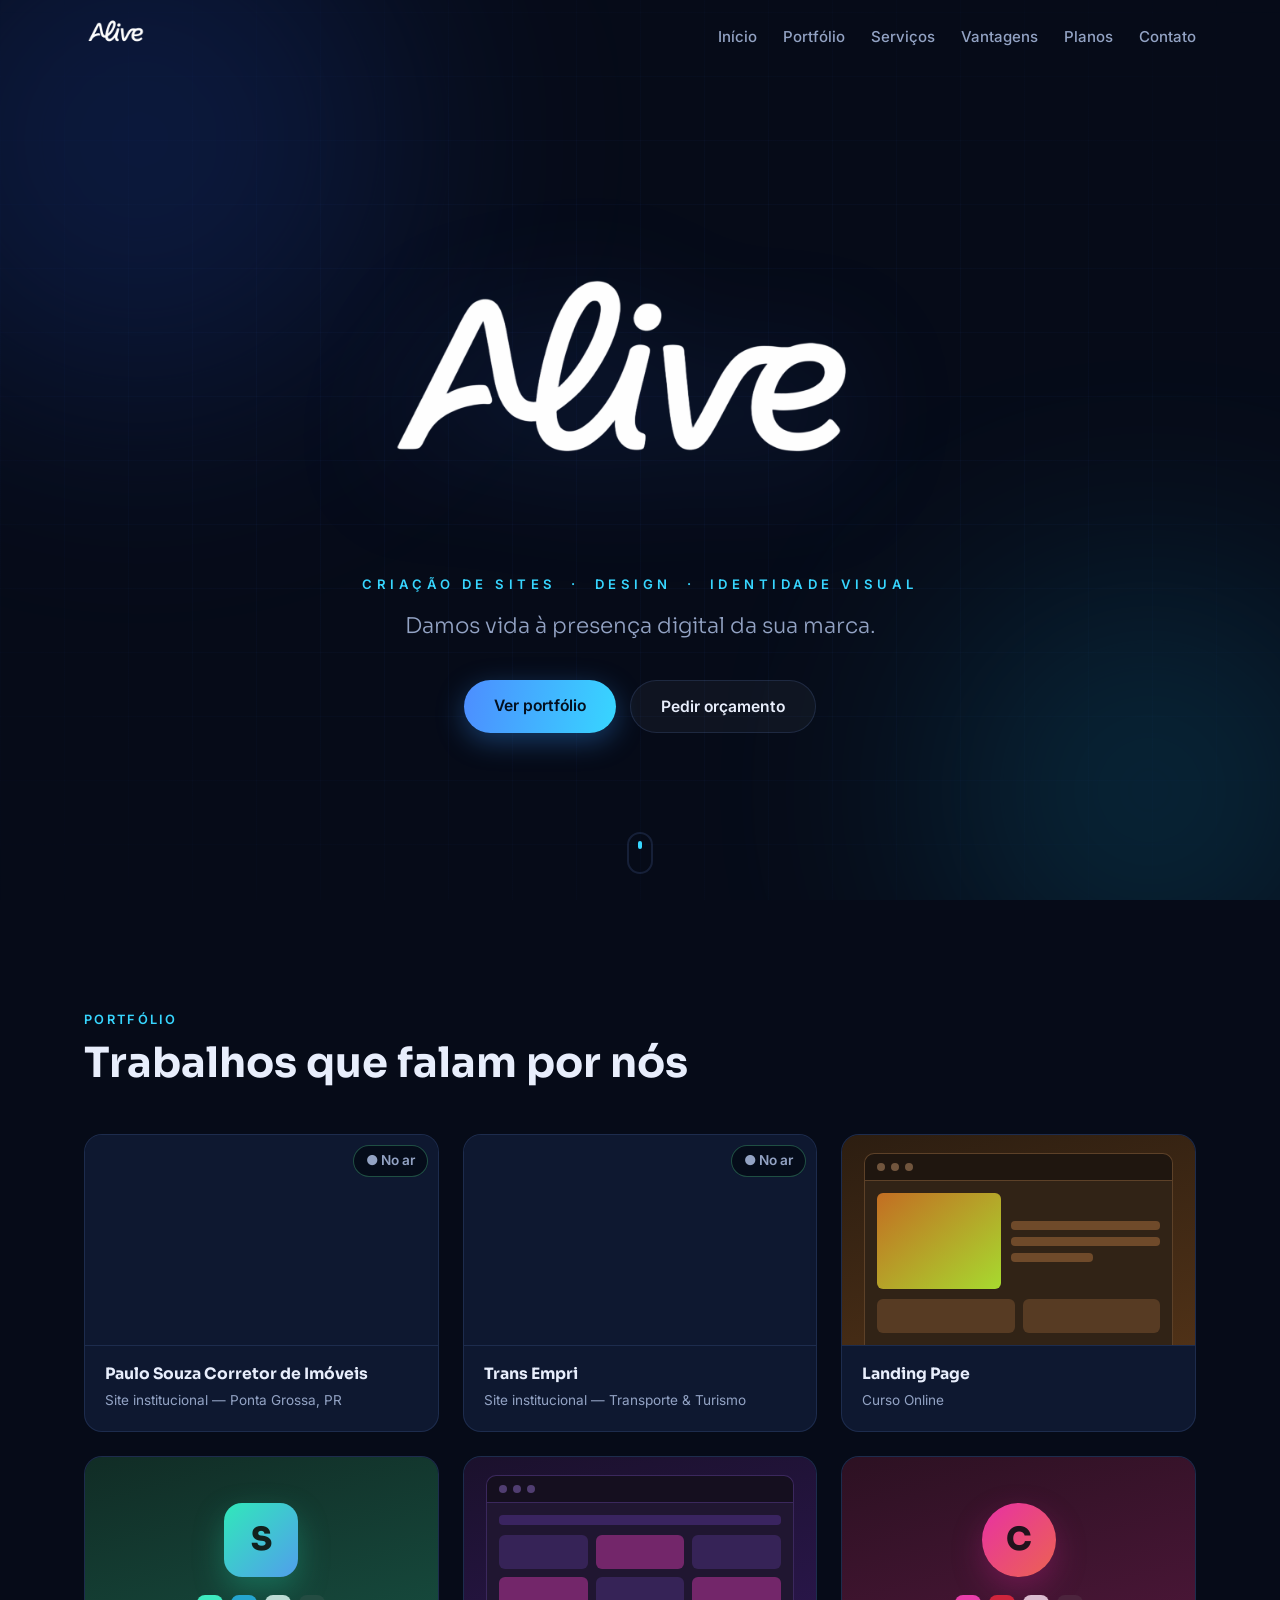
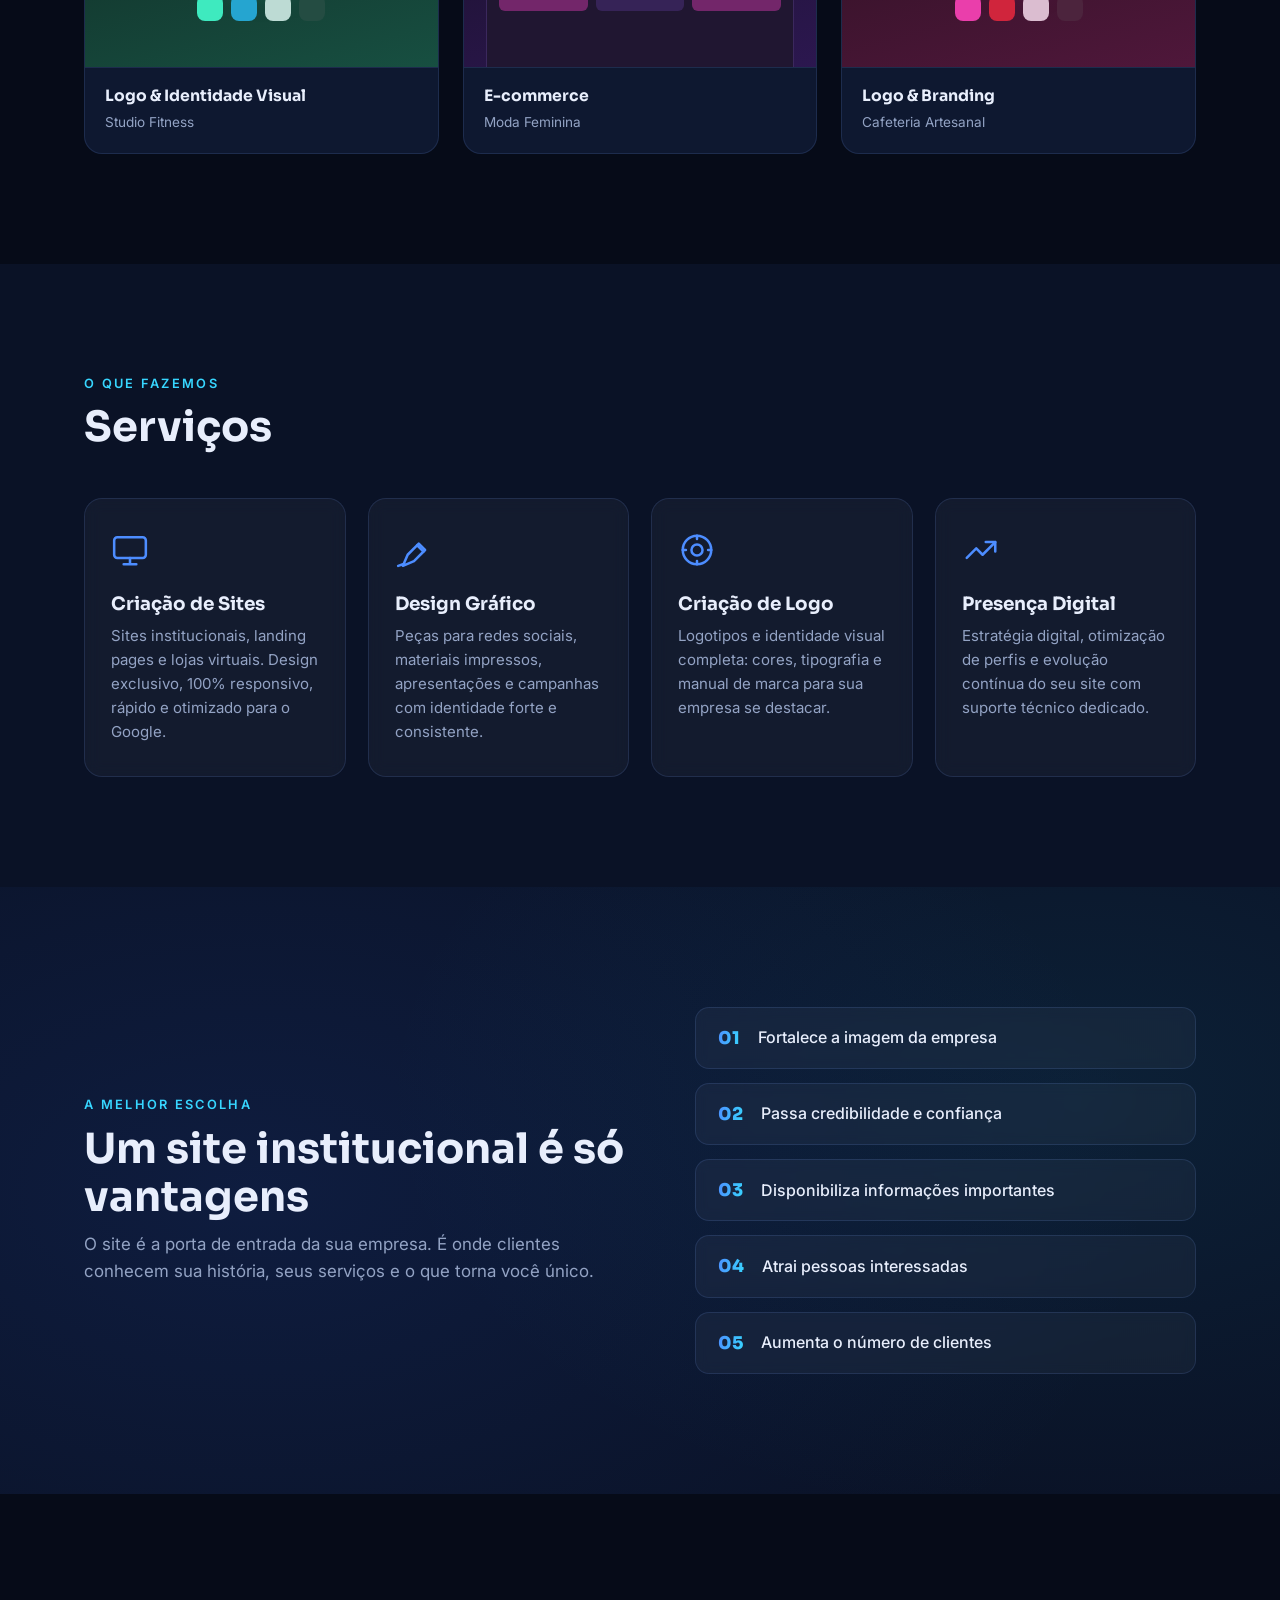
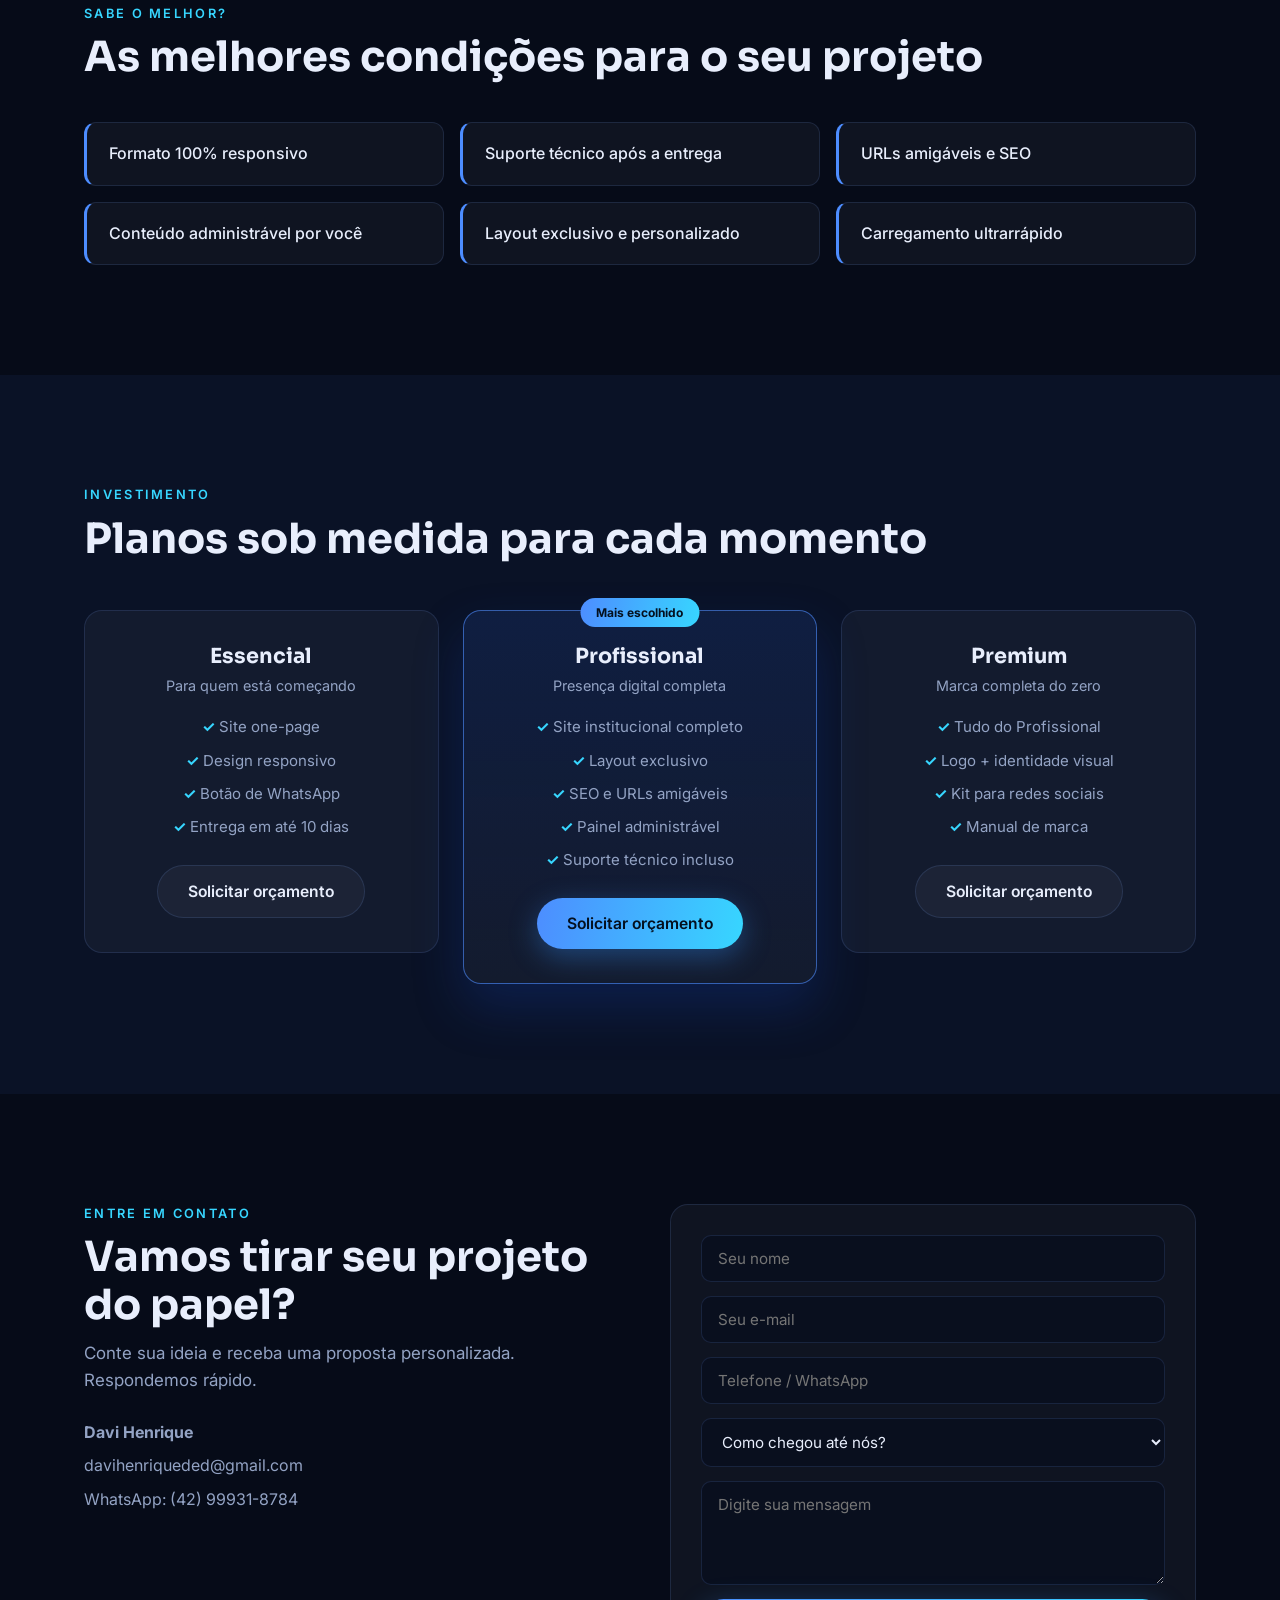
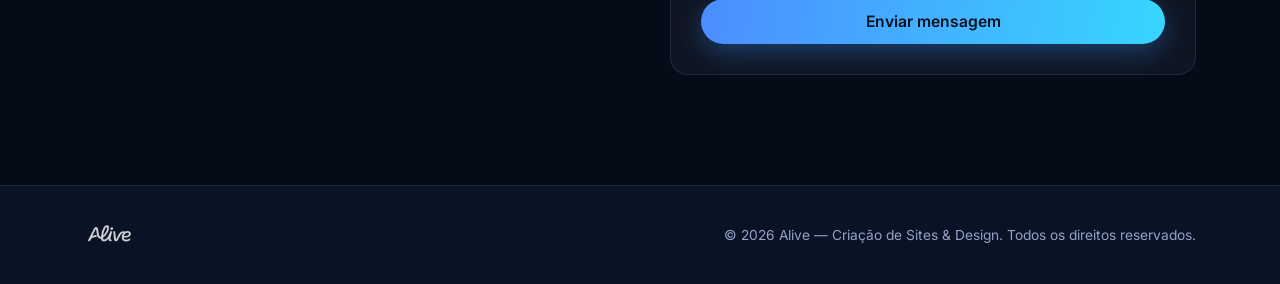
==== commit b4cb8cf5: "Portfolio com previas ao vivo, contato real e ajustes no efeito de fluido Co-Authored-By: Claude Fab" ====
--- a/index.html
+++ b/index.html
@@ -56,16 +56,22 @@
     <h2 class="reveal">Trabalhos que falam por nós</h2>
     <div class="portfolio">
 
-      <figure class="work reveal" style="--h:212">
-        <div class="mock">
-          <div class="mock-bar"><i></i><i></i><i></i></div>
-          <div class="mock-body">
-            <div class="mk-nav"></div>
-            <div class="mk-hero"></div>
-            <div class="mk-row"><b></b><b></b><b></b></div>
-          </div>
-        </div>
-        <figcaption><strong>Site Institucional</strong><span>Clínica Odontológica</span></figcaption>
+      <figure class="work work-live reveal">
+        <a class="live-link" href="https://lorddeadvader.github.io/ps-corretor/" target="_blank" rel="noopener" aria-label="Abrir site PS Corretor"></a>
+        <div class="mock-live">
+          <span class="live-badge">● No ar</span>
+          <iframe src="https://lorddeadvader.github.io/ps-corretor/" loading="lazy" tabindex="-1" title="PS Corretor"></iframe>
+        </div>
+        <figcaption><strong>Paulo Souza Corretor de Imóveis</strong><span>Site institucional — Ponta Grossa, PR</span></figcaption>
+      </figure>
+
+      <figure class="work work-live reveal">
+        <a class="live-link" href="https://lorddeadvader.github.io/transempri/" target="_blank" rel="noopener" aria-label="Abrir site Trans Empri"></a>
+        <div class="mock-live">
+          <span class="live-badge">● No ar</span>
+          <iframe src="https://lorddeadvader.github.io/transempri/" loading="lazy" tabindex="-1" title="Trans Empri"></iframe>
+        </div>
+        <figcaption><strong>Trans Empri</strong><span>Site institucional — Transporte & Turismo</span></figcaption>
       </figure>
 
       <figure class="work reveal" style="--h:28">
@@ -104,17 +110,6 @@
           <div class="mk-pal"><i></i><i></i><i></i><i></i></div>
         </div>
         <figcaption><strong>Logo & Branding</strong><span>Cafeteria Artesanal</span></figcaption>
-      </figure>
-
-      <figure class="work reveal" style="--h:200">
-        <div class="mock">
-          <div class="mock-bar"><i></i><i></i><i></i></div>
-          <div class="mock-body">
-            <div class="mk-split"><div class="mk-txt"><b></b><b></b><b class="s"></b></div><div class="mk-img"></div></div>
-            <div class="mk-row"><b></b><b></b><b></b><b></b></div>
-          </div>
-        </div>
-        <figcaption><strong>Site Institucional</strong><span>Escritório de Advocacia</span></figcaption>
       </figure>
 
     </div>
@@ -239,8 +234,9 @@
       <h2>Vamos tirar seu projeto do papel?</h2>
       <p class="lead">Conte sua ideia e receba uma proposta personalizada. Respondemos rápido.</p>
       <div class="contact-info">
-        <p>contato@alivedigital.com.br</p>
-        <p>WhatsApp: (00) 90000-0000</p>
+        <p><strong>Davi Henrique</strong></p>
+        <p><a href="mailto:davihenriqueded@gmail.com" style="color:var(--muted);text-decoration:none">davihenriqueded@gmail.com</a></p>
+        <p><a href="https://wa.me/5542999318784" target="_blank" rel="noopener" style="color:var(--muted);text-decoration:none">WhatsApp: (42) 99931-8784</a></p>
       </div>
     </div>
     <form class="contact-form reveal" id="contactForm">
--- a/css/style.css
+++ b/css/style.css
@@ -93,6 +93,12 @@
 .work figcaption{padding:16px 20px 18px;border-top:1px solid var(--border)}
 .work strong{display:block;font-family:var(--font-display);font-size:.98rem}
 .work span{color:var(--muted);font-size:.85rem}
+
+/* prévia ao vivo (iframe em miniatura) */
+.work-live .live-link{position:absolute;inset:0;z-index:3}
+.mock-live{position:relative;height:210px;overflow:hidden;background:var(--bg-3)}
+.mock-live iframe{width:400%;height:400%;transform:scale(.25);transform-origin:0 0;border:0;pointer-events:none}
+.live-badge{position:absolute;top:10px;right:10px;z-index:2;background:rgba(4,10,22,.8);color:#5ce8a4;font-size:.72rem;font-weight:600;padding:4px 12px;border-radius:99px;border:1px solid rgba(92,232,164,.3);backdrop-filter:blur(4px)}
 
 /* mini-mockup de navegador */
 .mock{height:210px;background:linear-gradient(165deg,hsl(var(--h,220) 45% 12%),hsl(var(--h,220) 55% 20%));padding:18px 22px 0;display:flex;flex-direction:column}
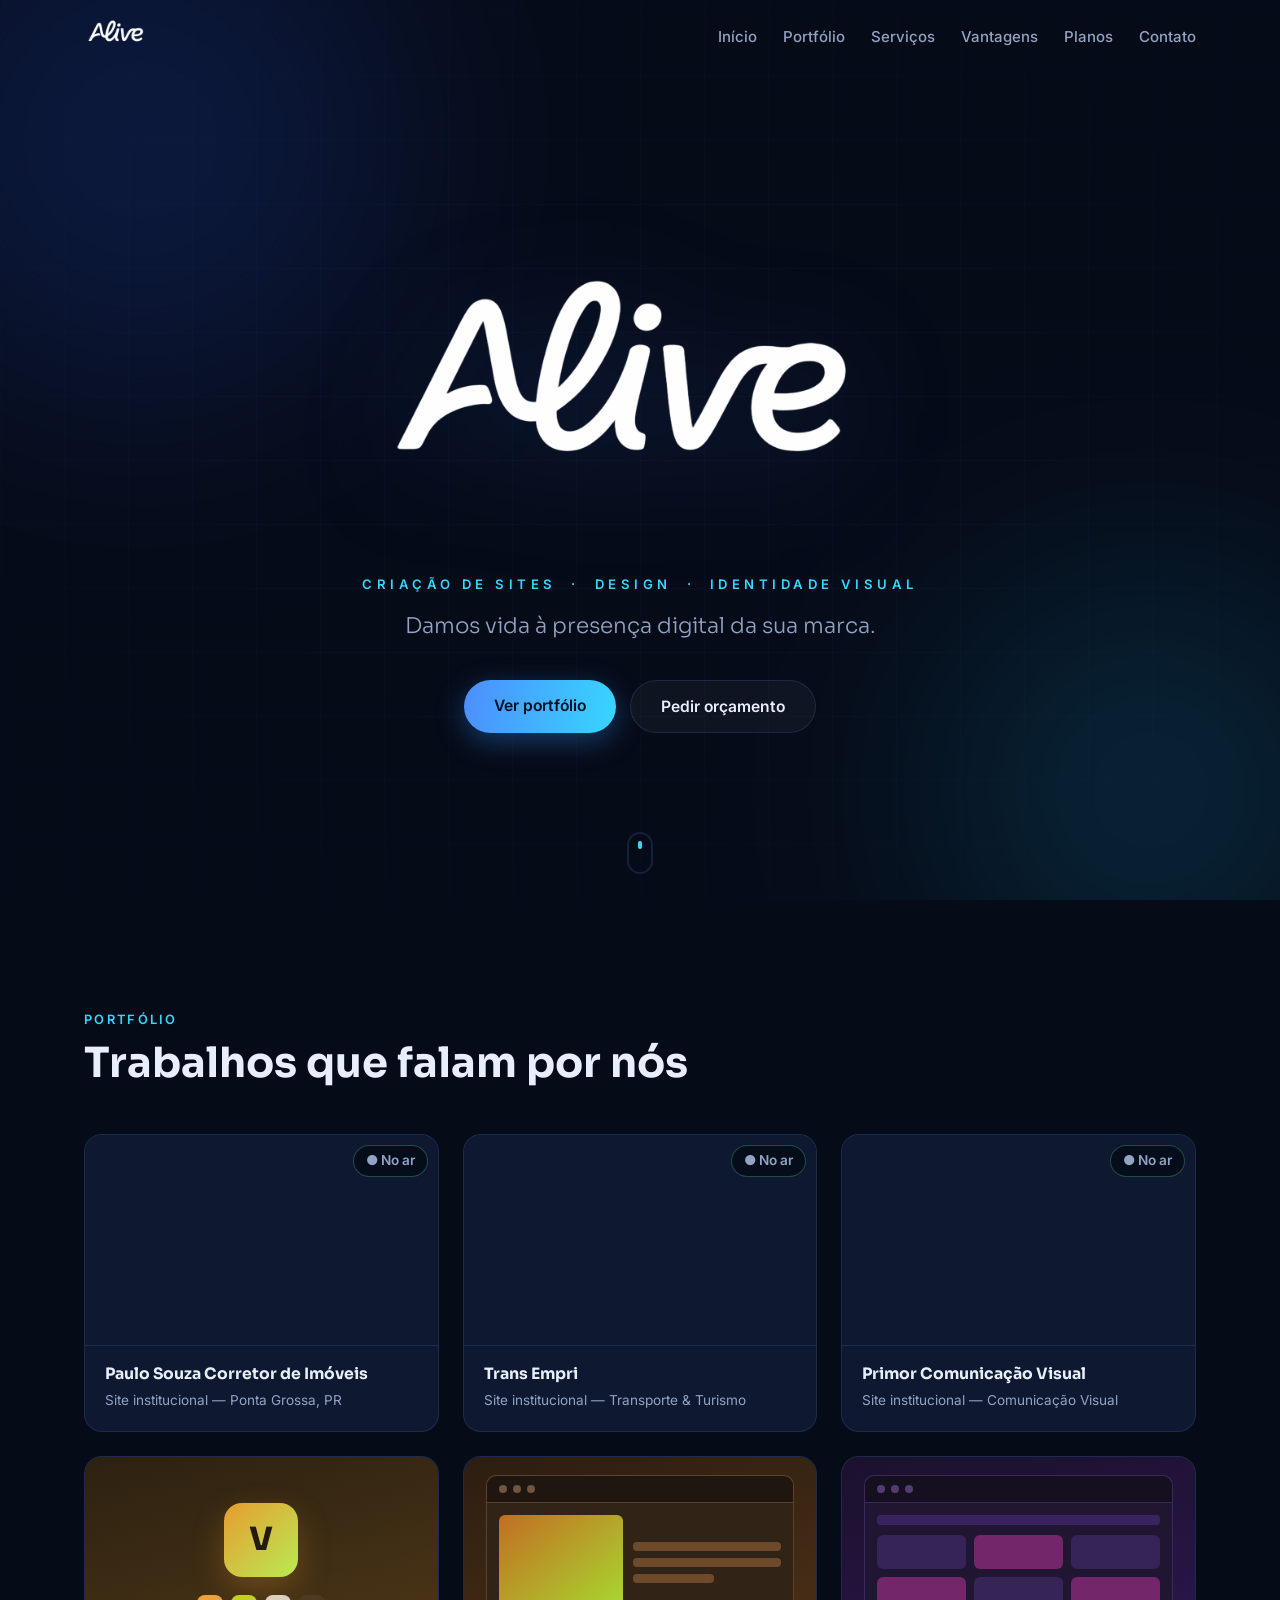
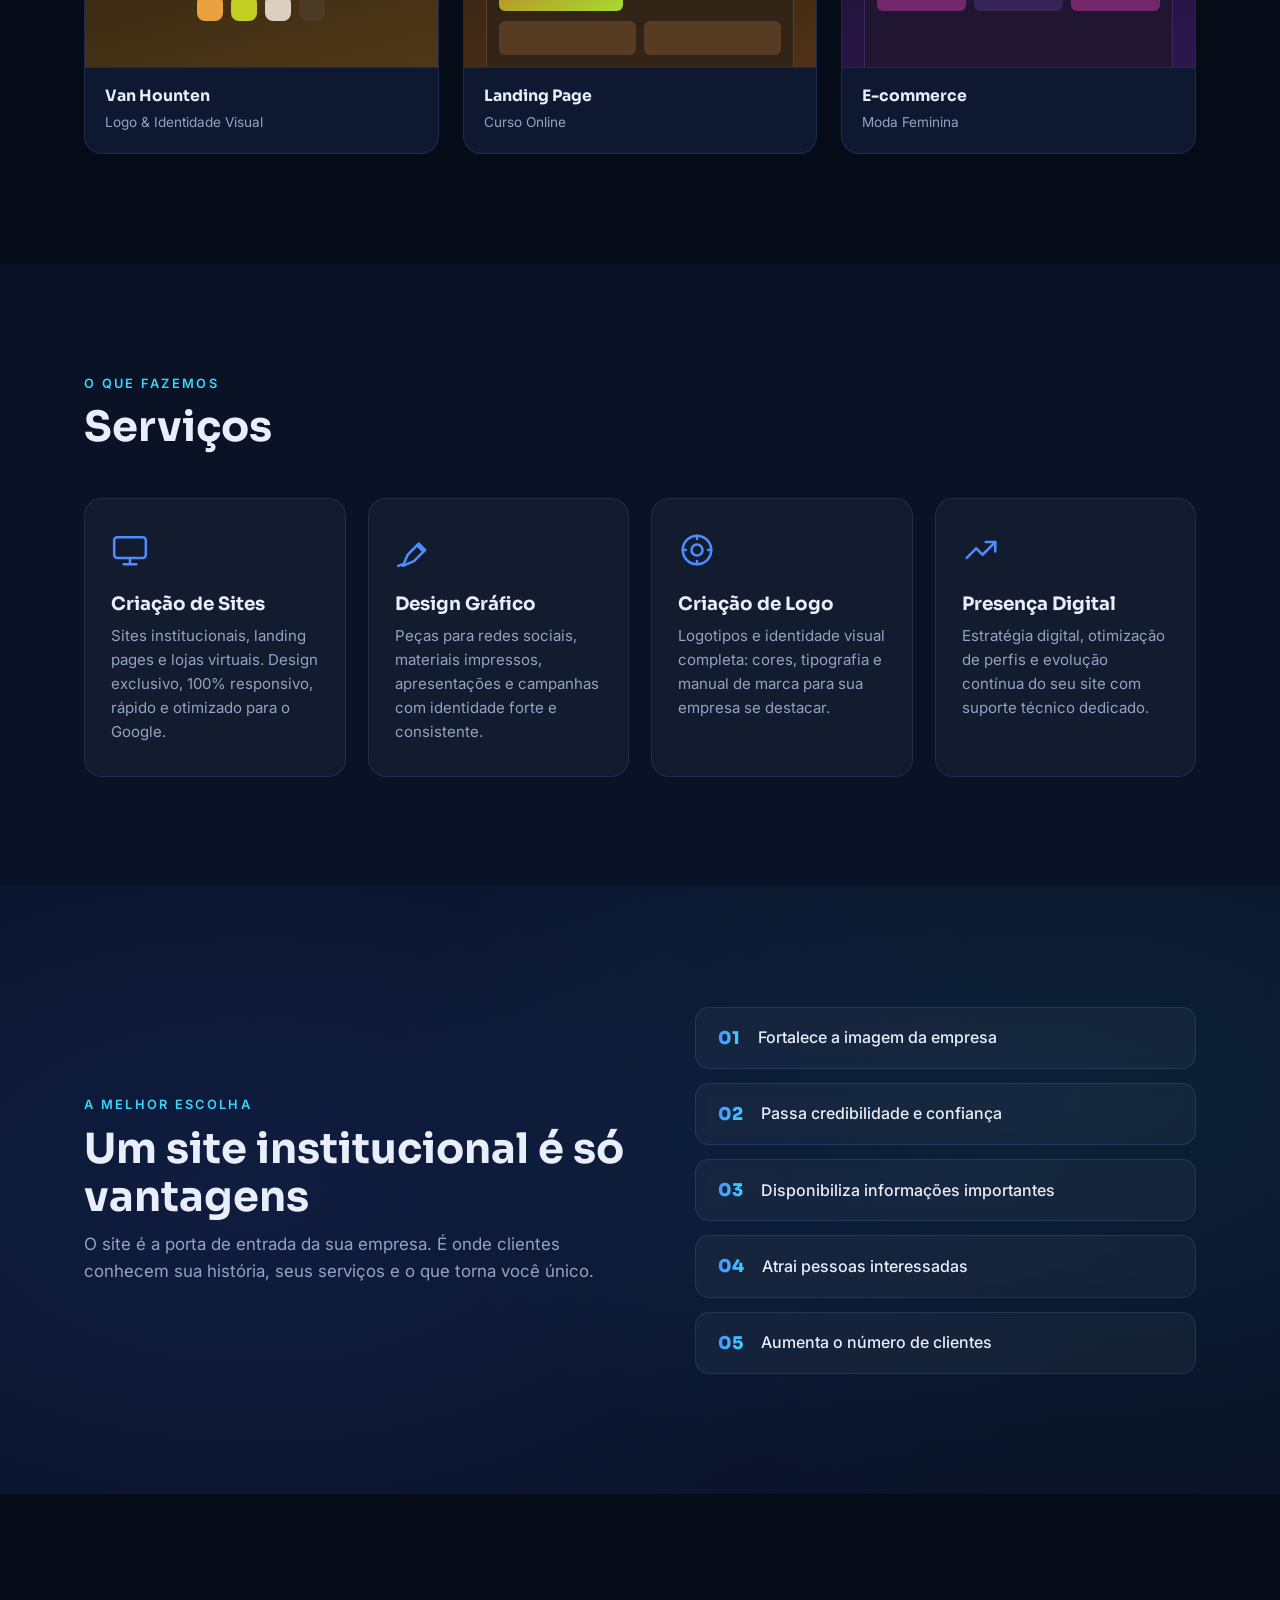
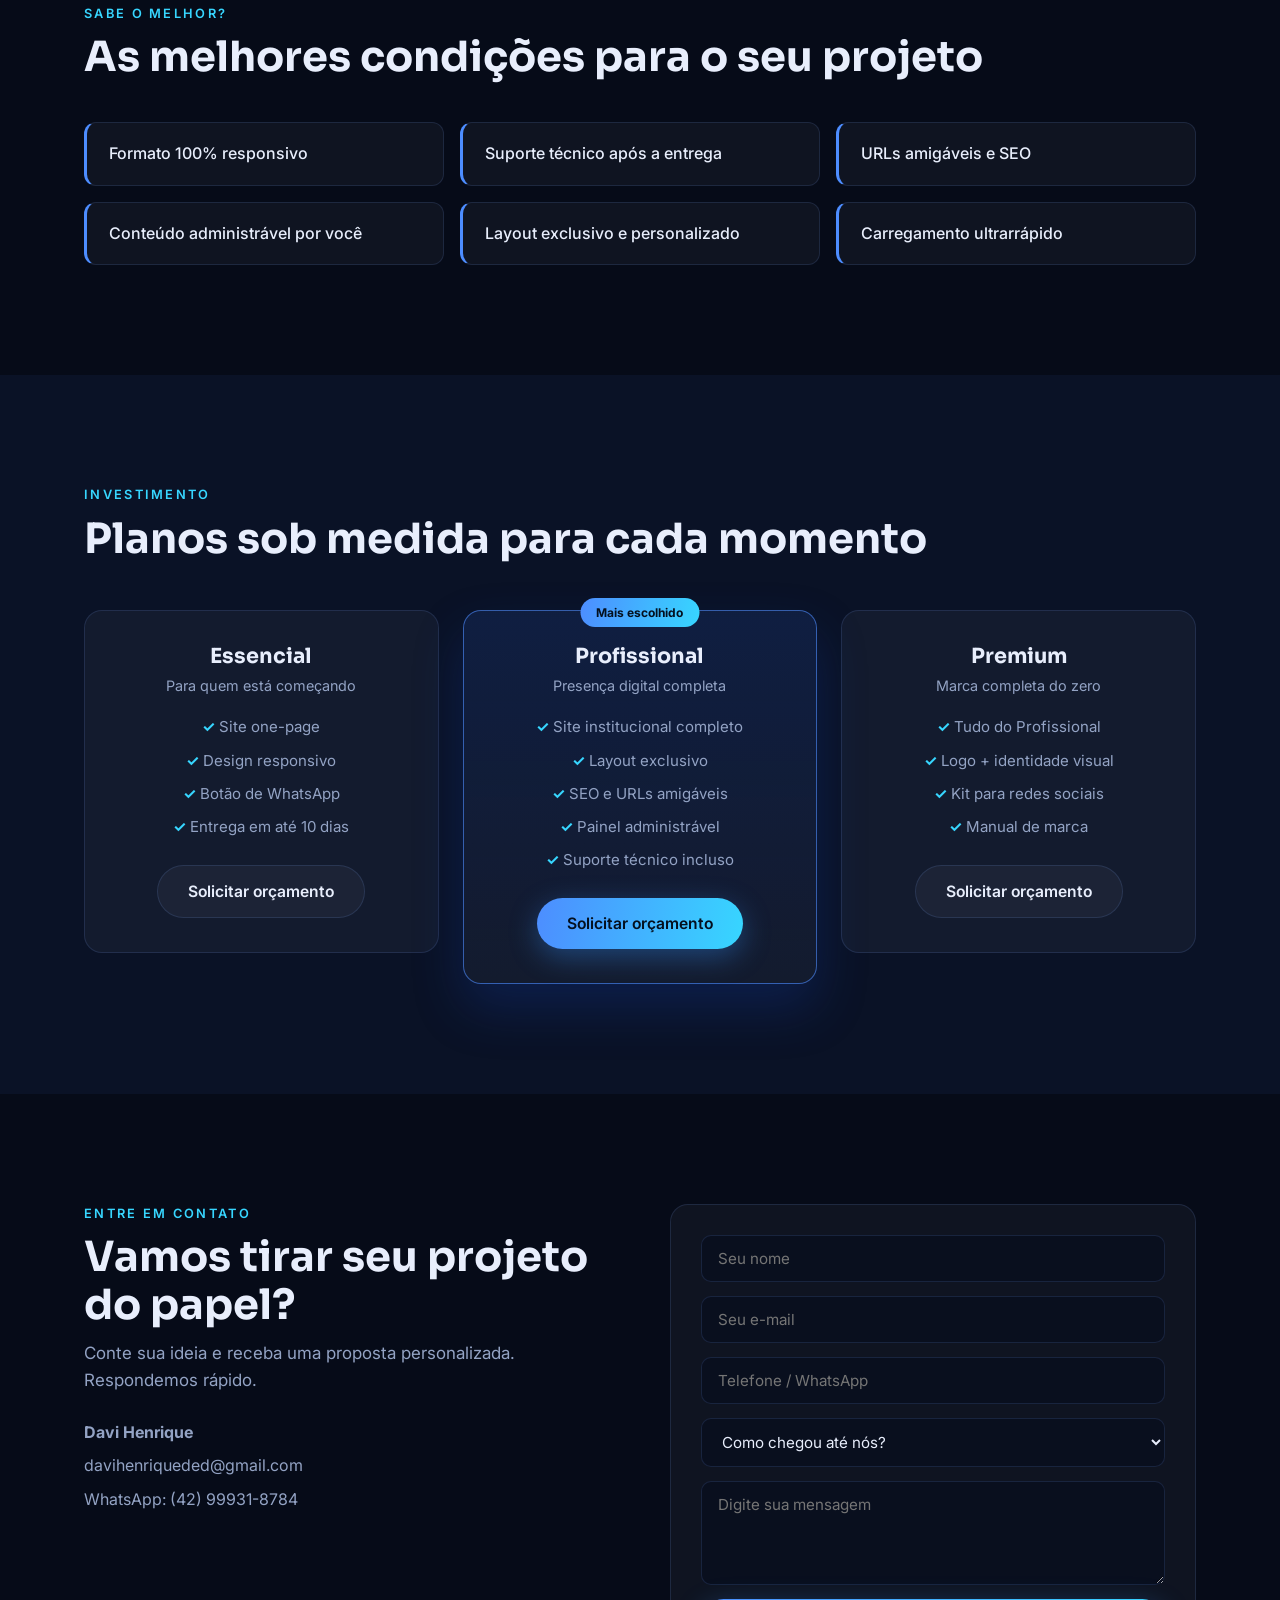
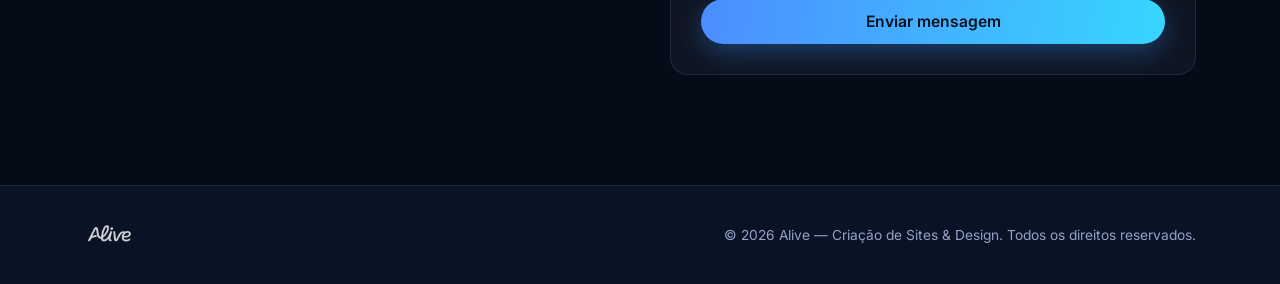
==== commit e59d0c70: "Painel v2: cards UX, lembrete de vencimento, cobranca PIX com QR, WhatsApp/impressao e mobile Co-Aut" ====
--- a/index.html
+++ b/index.html
@@ -74,6 +74,23 @@
         <figcaption><strong>Trans Empri</strong><span>Site institucional — Transporte & Turismo</span></figcaption>
       </figure>
 
+      <figure class="work work-live reveal">
+        <a class="live-link" href="https://site-primor.vercel.app" target="_blank" rel="noopener" aria-label="Abrir site Primor Comunicação Visual"></a>
+        <div class="mock-live">
+          <span class="live-badge">● No ar</span>
+          <iframe src="https://site-primor.vercel.app" loading="lazy" tabindex="-1" title="Primor Comunicação Visual"></iframe>
+        </div>
+        <figcaption><strong>Primor Comunicação Visual</strong><span>Site institucional — Comunicação Visual</span></figcaption>
+      </figure>
+
+      <figure class="work reveal" style="--h:35">
+        <div class="mock mock-brand">
+          <div class="mk-logo">V</div>
+          <div class="mk-pal"><i></i><i></i><i></i><i></i></div>
+        </div>
+        <figcaption><strong>Van Hounten</strong><span>Logo & Identidade Visual</span></figcaption>
+      </figure>
+
       <figure class="work reveal" style="--h:28">
         <div class="mock">
           <div class="mock-bar"><i></i><i></i><i></i></div>
@@ -85,14 +102,6 @@
         <figcaption><strong>Landing Page</strong><span>Curso Online</span></figcaption>
       </figure>
 
-      <figure class="work reveal" style="--h:165">
-        <div class="mock mock-brand">
-          <div class="mk-logo">S</div>
-          <div class="mk-pal"><i></i><i></i><i></i><i></i></div>
-        </div>
-        <figcaption><strong>Logo & Identidade Visual</strong><span>Studio Fitness</span></figcaption>
-      </figure>
-
       <figure class="work reveal" style="--h:262">
         <div class="mock">
           <div class="mock-bar"><i></i><i></i><i></i></div>
@@ -102,14 +111,6 @@
           </div>
         </div>
         <figcaption><strong>E-commerce</strong><span>Moda Feminina</span></figcaption>
-      </figure>
-
-      <figure class="work reveal" style="--h:322">
-        <div class="mock mock-brand">
-          <div class="mk-logo r">C</div>
-          <div class="mk-pal"><i></i><i></i><i></i><i></i></div>
-        </div>
-        <figcaption><strong>Logo & Branding</strong><span>Cafeteria Artesanal</span></figcaption>
       </figure>
 
     </div>
--- a/css/style.css
+++ b/css/style.css
@@ -220,6 +220,58 @@
 .modal-card input,.modal-card select,.modal-card textarea{background:rgba(8,14,30,.8);border:1px solid var(--border);border-radius:10px;padding:12px 14px;color:var(--text);font-size:.94rem;outline:none;font-family:var(--font-body)}
 .modal-actions{display:flex;gap:12px;justify-content:flex-end;margin-top:10px}
 
+/* ─── Cards de cliente (painel) ─── */
+.dash-head{display:flex;align-items:flex-start;justify-content:space-between;gap:16px;flex-wrap:wrap;margin-bottom:26px}
+.dash-head .dash-sub{margin-bottom:0}
+.ccards{display:grid;grid-template-columns:repeat(auto-fill,minmax(330px,1fr));gap:20px}
+.ccard{background:var(--surface);border:1px solid var(--border);border-radius:18px;padding:22px;display:flex;flex-direction:column;gap:14px;transition:border-color .2s}
+.ccard:hover{border-color:rgba(77,141,255,.4)}
+.ccard-head{display:flex;justify-content:space-between;align-items:flex-start;gap:10px}
+.ccard-head h3{font-size:1.12rem}
+.ccard-contato{color:var(--muted);font-size:.85rem;margin-top:2px}
+.ccard-links{display:flex;gap:8px;flex-wrap:wrap}
+.ccard-grid{display:grid;grid-template-columns:1fr 1fr;gap:10px 14px;border-top:1px solid rgba(120,160,255,.08);padding-top:14px}
+.ccard-grid span{display:block;color:var(--muted);font-size:.72rem;text-transform:uppercase;letter-spacing:.06em;margin-bottom:3px}
+.ccard-grid strong{font-size:.94rem;font-weight:600;display:flex;align-items:center;gap:7px;flex-wrap:wrap}
+.ccard-grid small{color:var(--muted);font-weight:400}
+.ccard-grid em{font-style:normal}
+.ccard-grid .tag{font-size:.7rem;padding:2px 9px}
+.ccard-venc{border-radius:10px;padding:9px 14px;font-size:.86rem;font-weight:500}
+.venc-red{background:rgba(255,123,138,.12);color:#ff7b8a;border:1px solid rgba(255,123,138,.3)}
+.venc-amber{background:rgba(255,209,102,.1);color:#ffd166;border:1px solid rgba(255,209,102,.28)}
+.venc-ok{background:rgba(92,232,164,.08);color:#5ce8a4;border:1px solid rgba(92,232,164,.2)}
+.ccard-obs summary{color:var(--muted);font-size:.84rem;cursor:pointer}
+.ccard-obs p{color:var(--muted);font-size:.86rem;margin-top:8px;line-height:1.5}
+.ccard-actions{display:flex;gap:9px;flex-wrap:wrap;margin-top:auto;padding-top:6px}
+
+/* ─── Cobrança PIX ─── */
+.ch-nome{color:var(--cyan);font-size:1rem;font-weight:400}
+.qr-wrap{display:flex;justify-content:center;margin:18px 0 12px}
+.qr-wrap #qrBox{border-radius:14px;background:#fff;padding:10px;line-height:0}
+.qr-wrap canvas,.qr-wrap img{display:block}
+.copy-label{font-size:.82rem;color:var(--muted);display:flex;flex-direction:column;gap:6px}
+#pixCode{font-family:monospace;font-size:.78rem;word-break:break-all;background:rgba(8,14,30,.8);border:1px solid var(--border);border-radius:10px;padding:10px;color:var(--text);resize:none}
+.charge-actions{display:flex;gap:10px;flex-wrap:wrap;margin-top:14px}
+
+/* ─── Documento de impressão ─── */
+#printArea{display:none}
+@media print{
+  body>*:not(#printArea){display:none!important}
+  body{background:#fff!important}
+  #printArea{display:block;color:#111;font-family:'Inter',Arial,sans-serif;padding:30px}
+  .pr-head{display:flex;align-items:center;gap:22px;border-bottom:3px solid #2d5fd0;padding-bottom:18px;margin-bottom:24px}
+  .pr-head img{height:54px}
+  .pr-head h1{font-size:1.5rem;color:#111;margin-bottom:4px}
+  .pr-head p{font-size:.85rem;color:#555;line-height:1.5}
+  .pr-table{width:100%;border-collapse:collapse;margin-bottom:26px}
+  .pr-table th{text-align:left;width:150px;color:#555;font-size:.85rem;text-transform:uppercase;letter-spacing:.05em}
+  .pr-table th,.pr-table td{border-bottom:1px solid #ddd;padding:11px 8px;font-size:1rem}
+  .pr-qr{display:flex;align-items:center;gap:26px;margin-bottom:22px}
+  .pr-qr img{width:190px;height:190px}
+  .pr-qr p{color:#444;font-size:.95rem;line-height:1.6}
+  .pr-code{font-family:monospace;font-size:.72rem;word-break:break-all;background:#f4f6fa;border:1px solid #ddd;border-radius:8px;padding:12px;color:#333}
+}
+
 /* ─── Responsive ─── */
 @media (max-width:860px){
   .band-inner,.contact-grid{grid-template-columns:1fr}
@@ -229,3 +281,21 @@
   .plan-featured{transform:none}
   .section{padding:80px 0}
 }
+
+/* ─── Painel no mobile ─── */
+@media (max-width:640px){
+  .dash-top{padding:12px 16px}
+  .dash-main{padding:24px 14px 60px}
+  .kpis{grid-template-columns:1fr 1fr;gap:12px}
+  .kpi{padding:16px}
+  .kpi strong{font-size:1.3rem}
+  .dash-bar{flex-direction:column;align-items:stretch}
+  .dash-bar input,.dash-bar select{width:100%}
+  .ccards{grid-template-columns:1fr}
+  .ccard{padding:18px}
+  .modal-card{padding:24px 18px}
+  .field-pair{grid-template-columns:1fr}
+  .ccard-actions .btn{flex:1;text-align:center}
+  .charge-actions{flex-direction:column}
+  .charge-actions .btn{width:100%;text-align:center}
+}
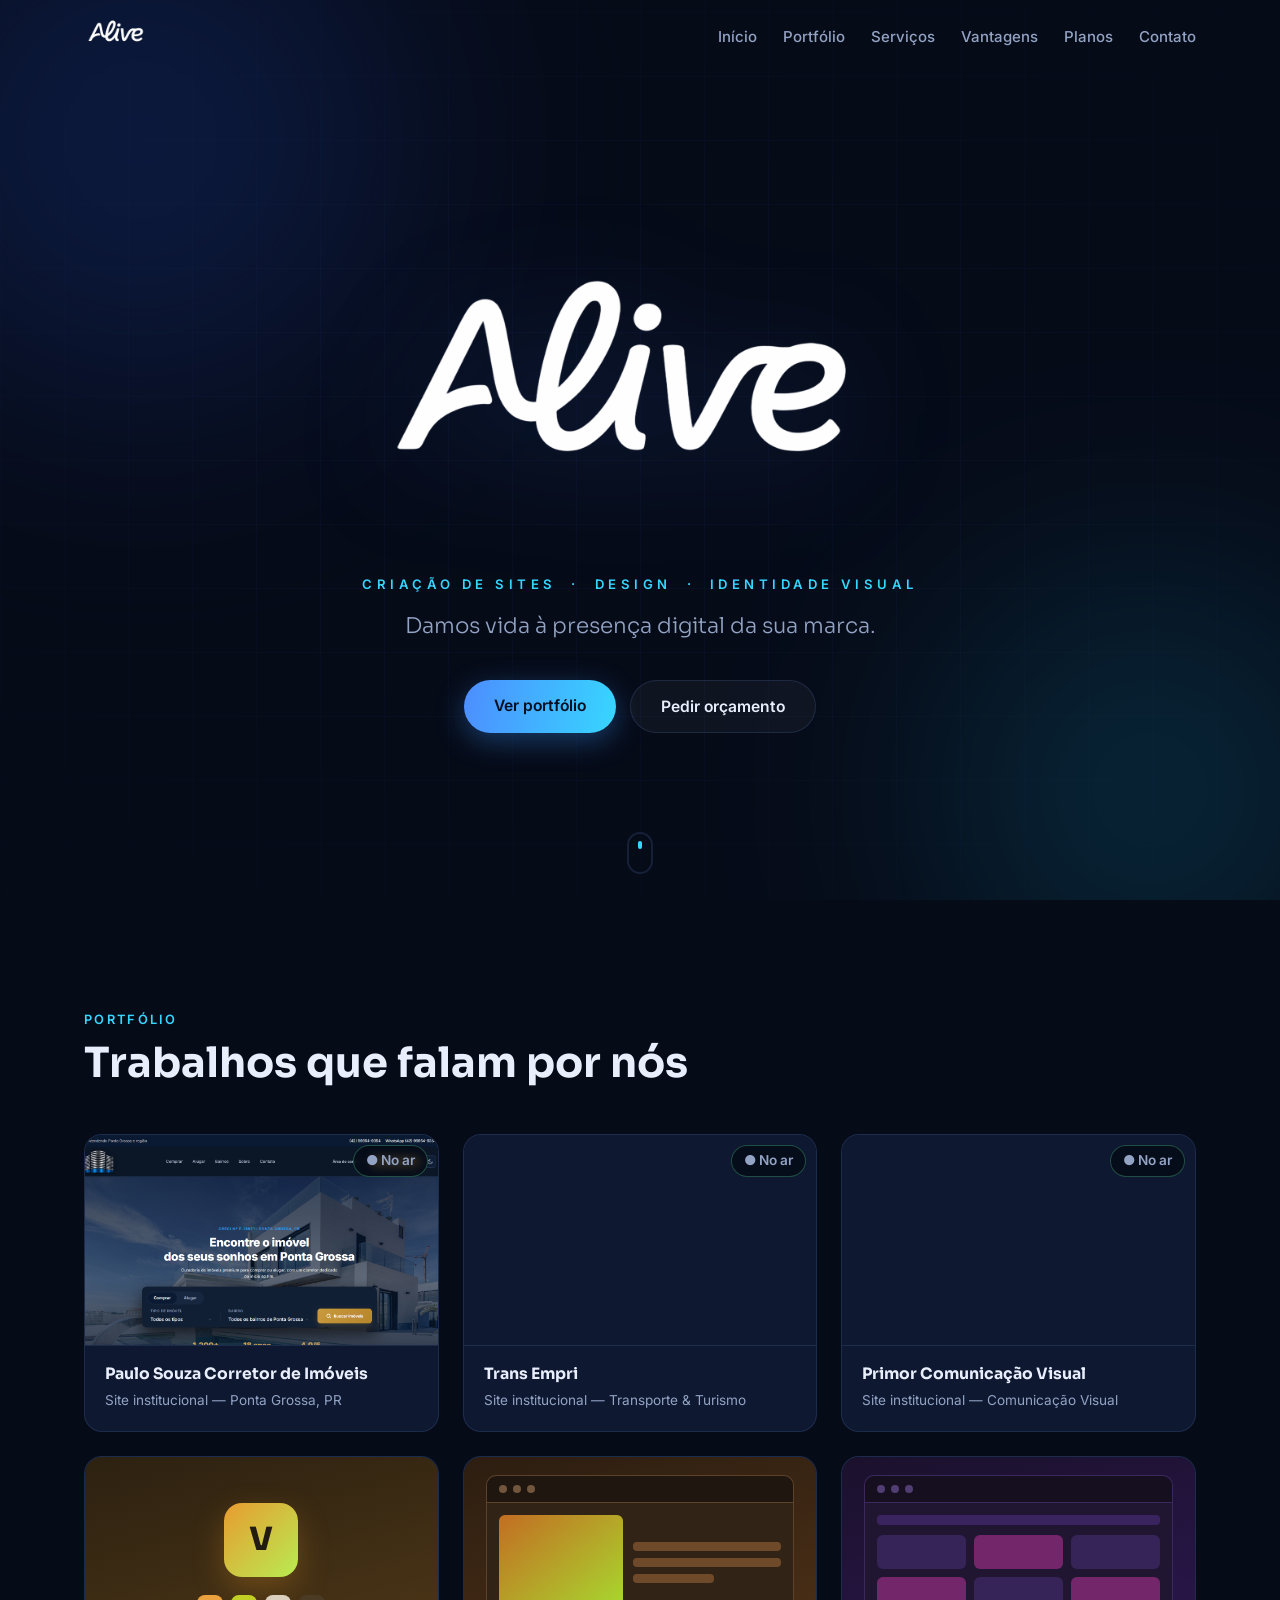
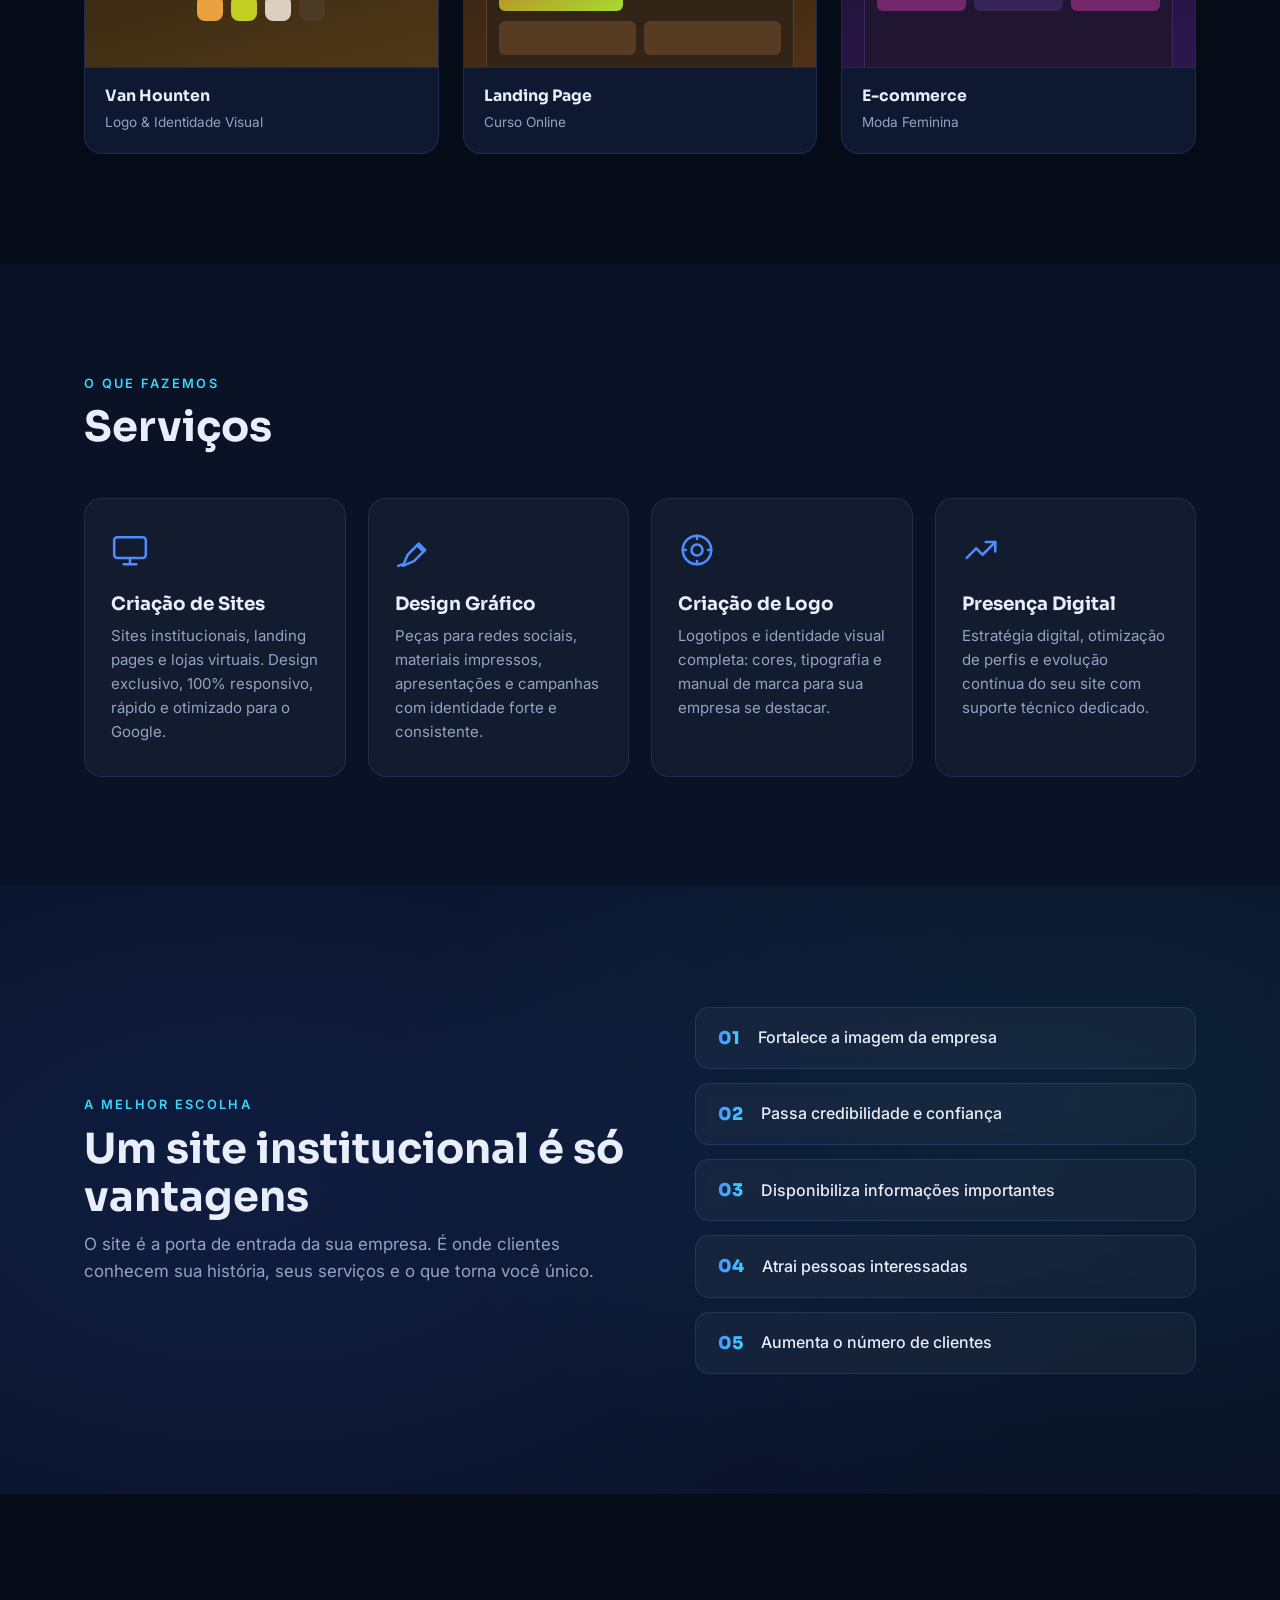
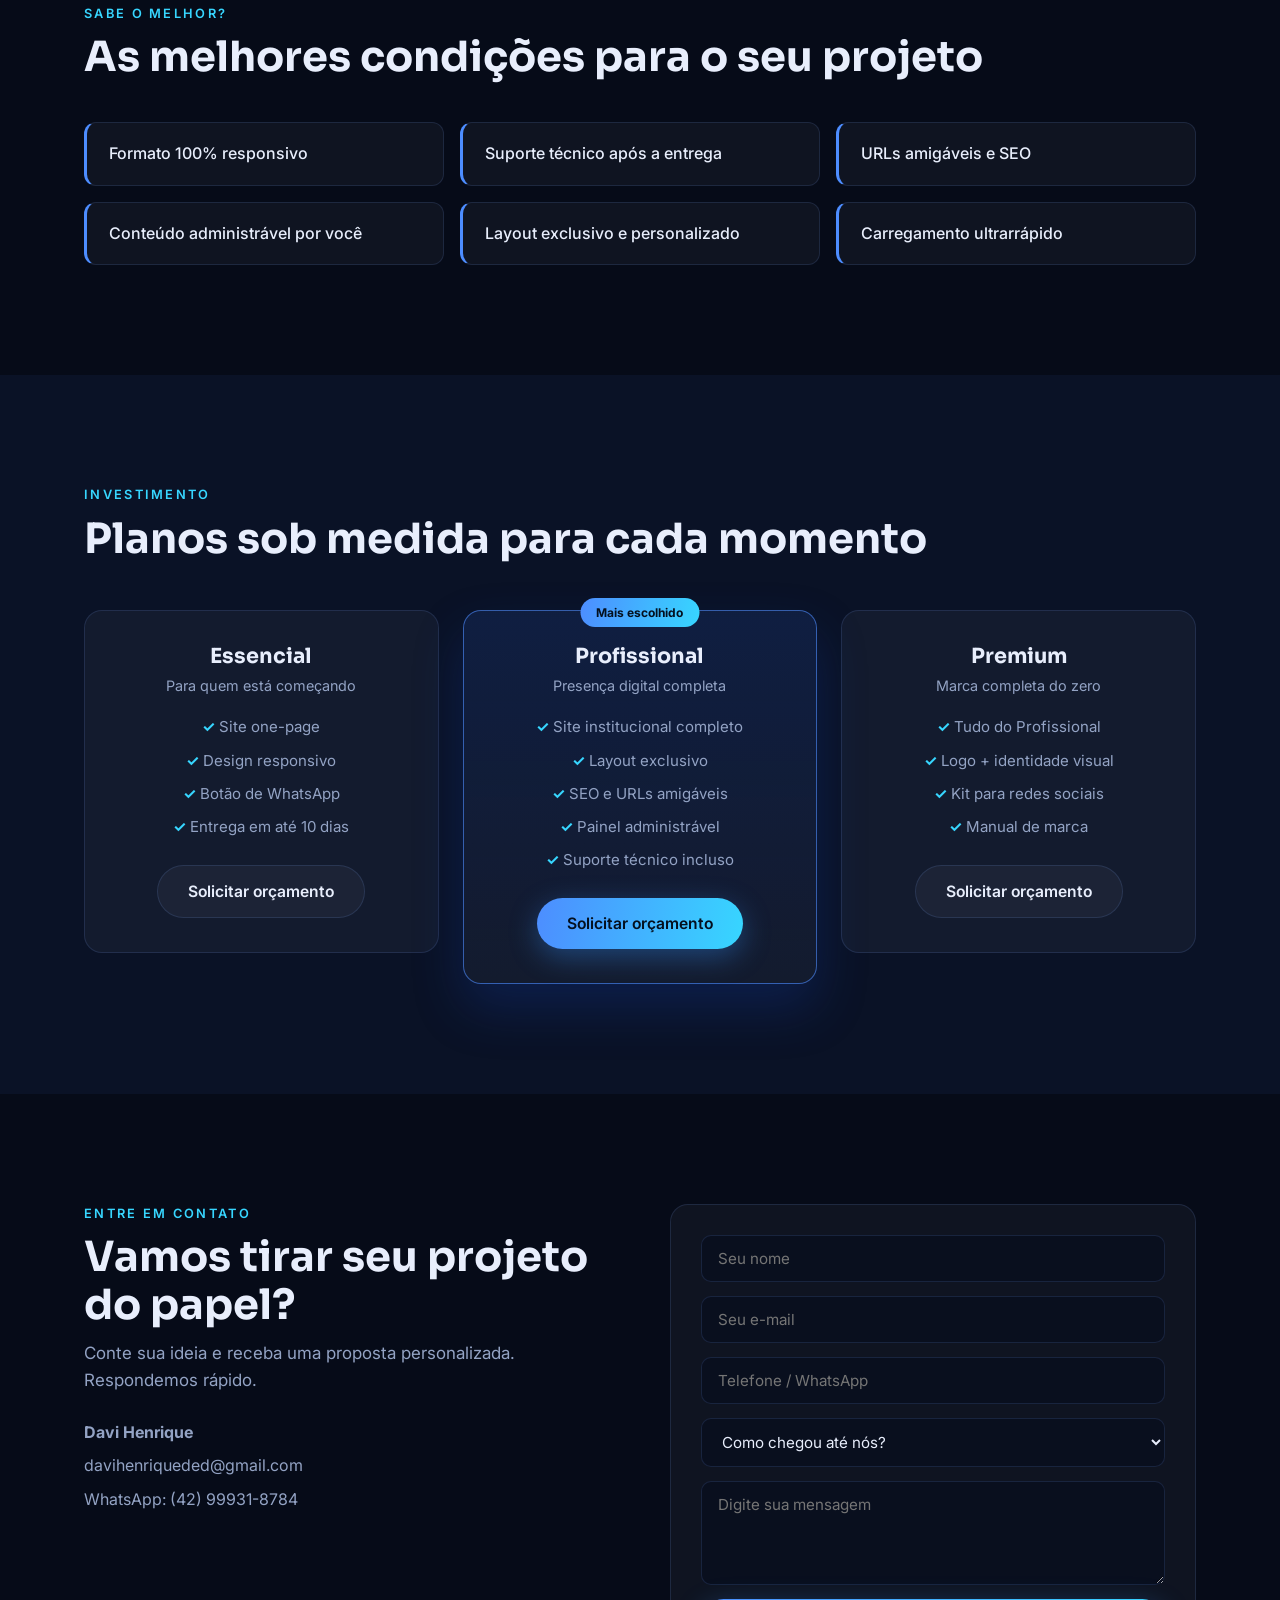
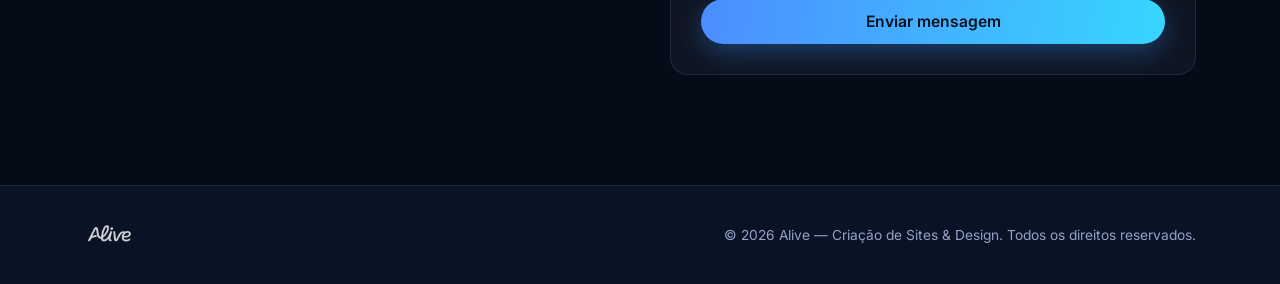
==== commit 3f7a68f1: "Portfolio PS Corretor: substitui iframe por previa estatica em imagem" ====
--- a/index.html
+++ b/index.html
@@ -57,10 +57,10 @@
     <div class="portfolio">
 
       <figure class="work work-live reveal">
-        <a class="live-link" href="https://lorddeadvader.github.io/ps-corretor/" target="_blank" rel="noopener" aria-label="Abrir site PS Corretor"></a>
+        <a class="live-link" href="https://pscorretordeimoveis.com.br/" target="_blank" rel="noopener" aria-label="Abrir site Paulo Souza Corretor de Imóveis"></a>
         <div class="mock-live">
           <span class="live-badge">● No ar</span>
-          <iframe src="https://lorddeadvader.github.io/ps-corretor/" loading="lazy" tabindex="-1" title="PS Corretor"></iframe>
+          <img src="assets/ps-corretor-preview.png" alt="Prévia do site Paulo Souza Corretor de Imóveis" loading="lazy" width="1200" height="680">
         </div>
         <figcaption><strong>Paulo Souza Corretor de Imóveis</strong><span>Site institucional — Ponta Grossa, PR</span></figcaption>
       </figure>
@@ -75,10 +75,10 @@
       </figure>
 
       <figure class="work work-live reveal">
-        <a class="live-link" href="https://site-primor.vercel.app" target="_blank" rel="noopener" aria-label="Abrir site Primor Comunicação Visual"></a>
+        <a class="live-link" href="https://www.primorcomunicacao.com.br/" target="_blank" rel="noopener" aria-label="Abrir site Primor Comunicação Visual"></a>
         <div class="mock-live">
           <span class="live-badge">● No ar</span>
-          <iframe src="https://site-primor.vercel.app" loading="lazy" tabindex="-1" title="Primor Comunicação Visual"></iframe>
+          <iframe src="https://www.primorcomunicacao.com.br/" loading="lazy" tabindex="-1" title="Primor Comunicação Visual"></iframe>
         </div>
         <figcaption><strong>Primor Comunicação Visual</strong><span>Site institucional — Comunicação Visual</span></figcaption>
       </figure>
--- a/css/style.css
+++ b/css/style.css
@@ -98,6 +98,8 @@
 .work-live .live-link{position:absolute;inset:0;z-index:3}
 .mock-live{position:relative;height:210px;overflow:hidden;background:var(--bg-3)}
 .mock-live iframe{width:400%;height:400%;transform:scale(.25);transform-origin:0 0;border:0;pointer-events:none}
+.mock-live img{width:100%;height:100%;object-fit:cover;object-position:top center;display:block;transition:transform .4s ease}
+.work-live:hover .mock-live img{transform:scale(1.04)}
 .live-badge{position:absolute;top:10px;right:10px;z-index:2;background:rgba(4,10,22,.8);color:#5ce8a4;font-size:.72rem;font-weight:600;padding:4px 12px;border-radius:99px;border:1px solid rgba(92,232,164,.3);backdrop-filter:blur(4px)}
 
 /* mini-mockup de navegador */
